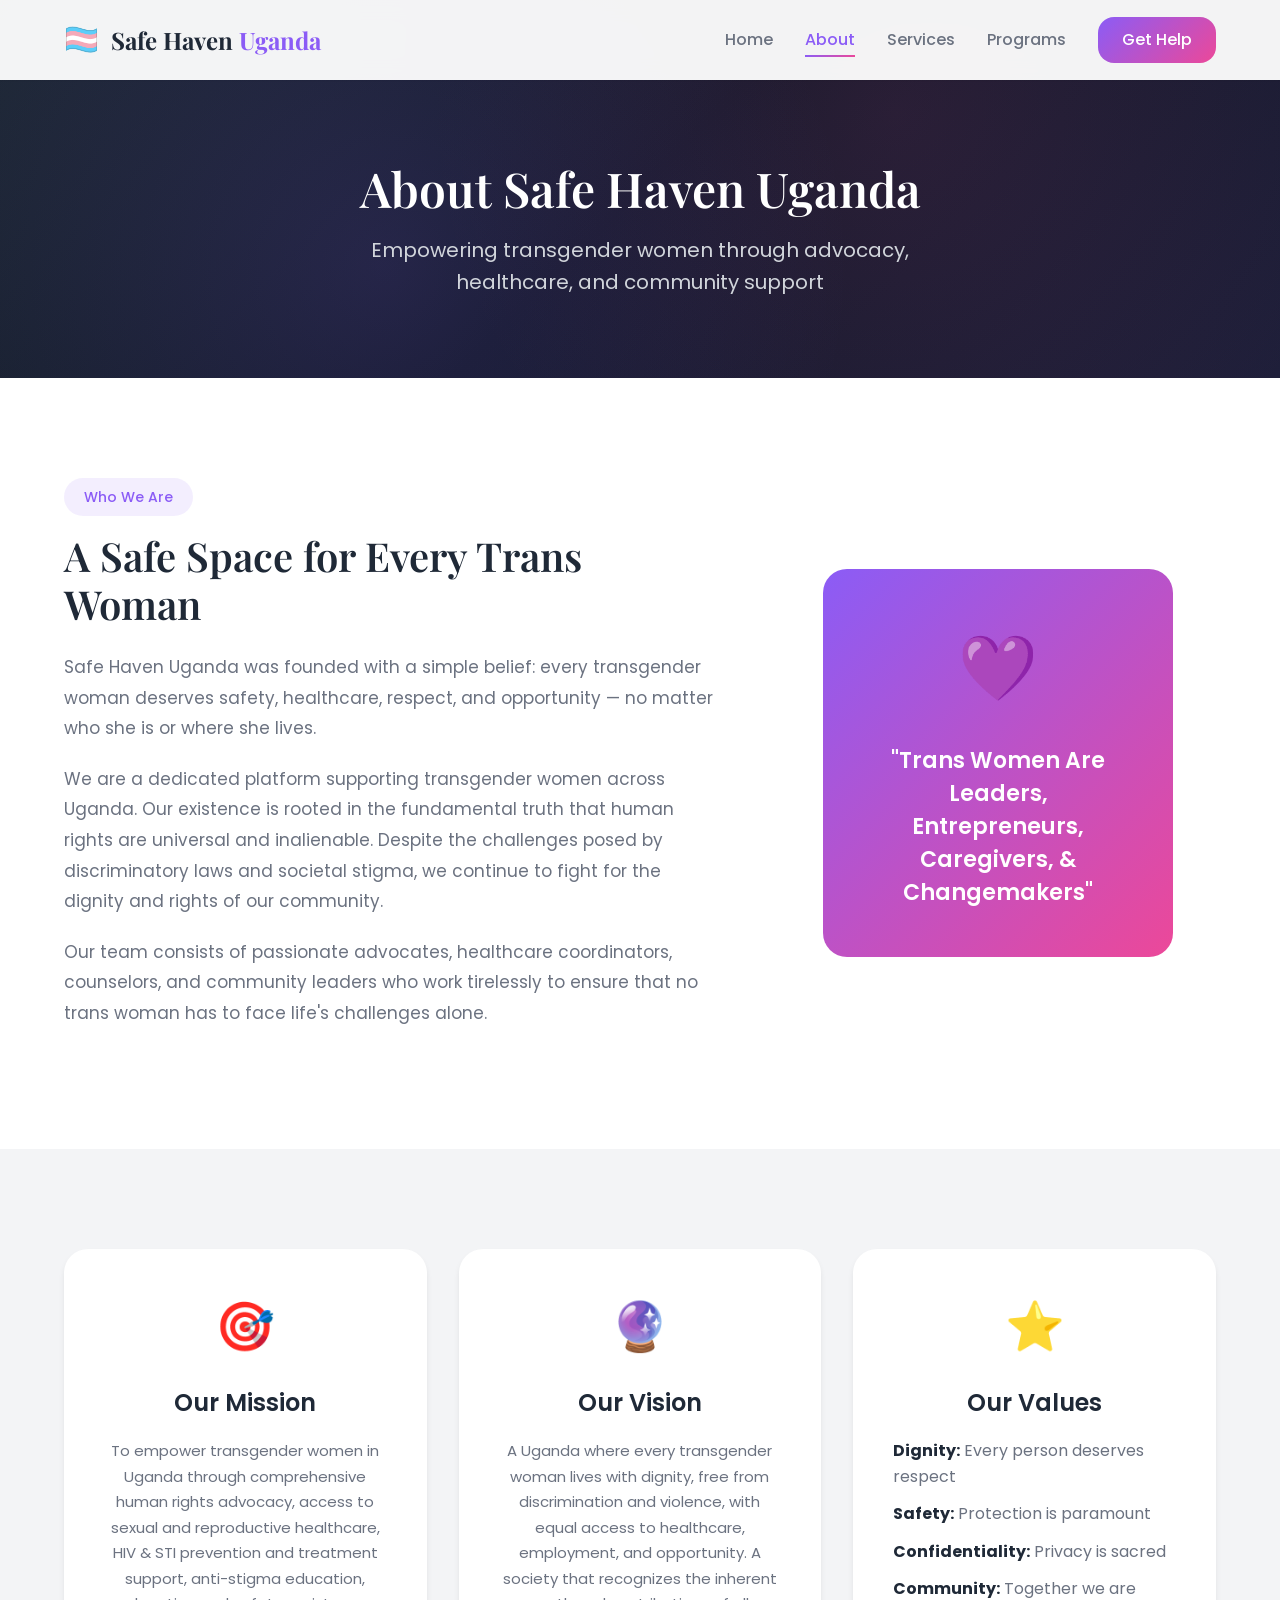
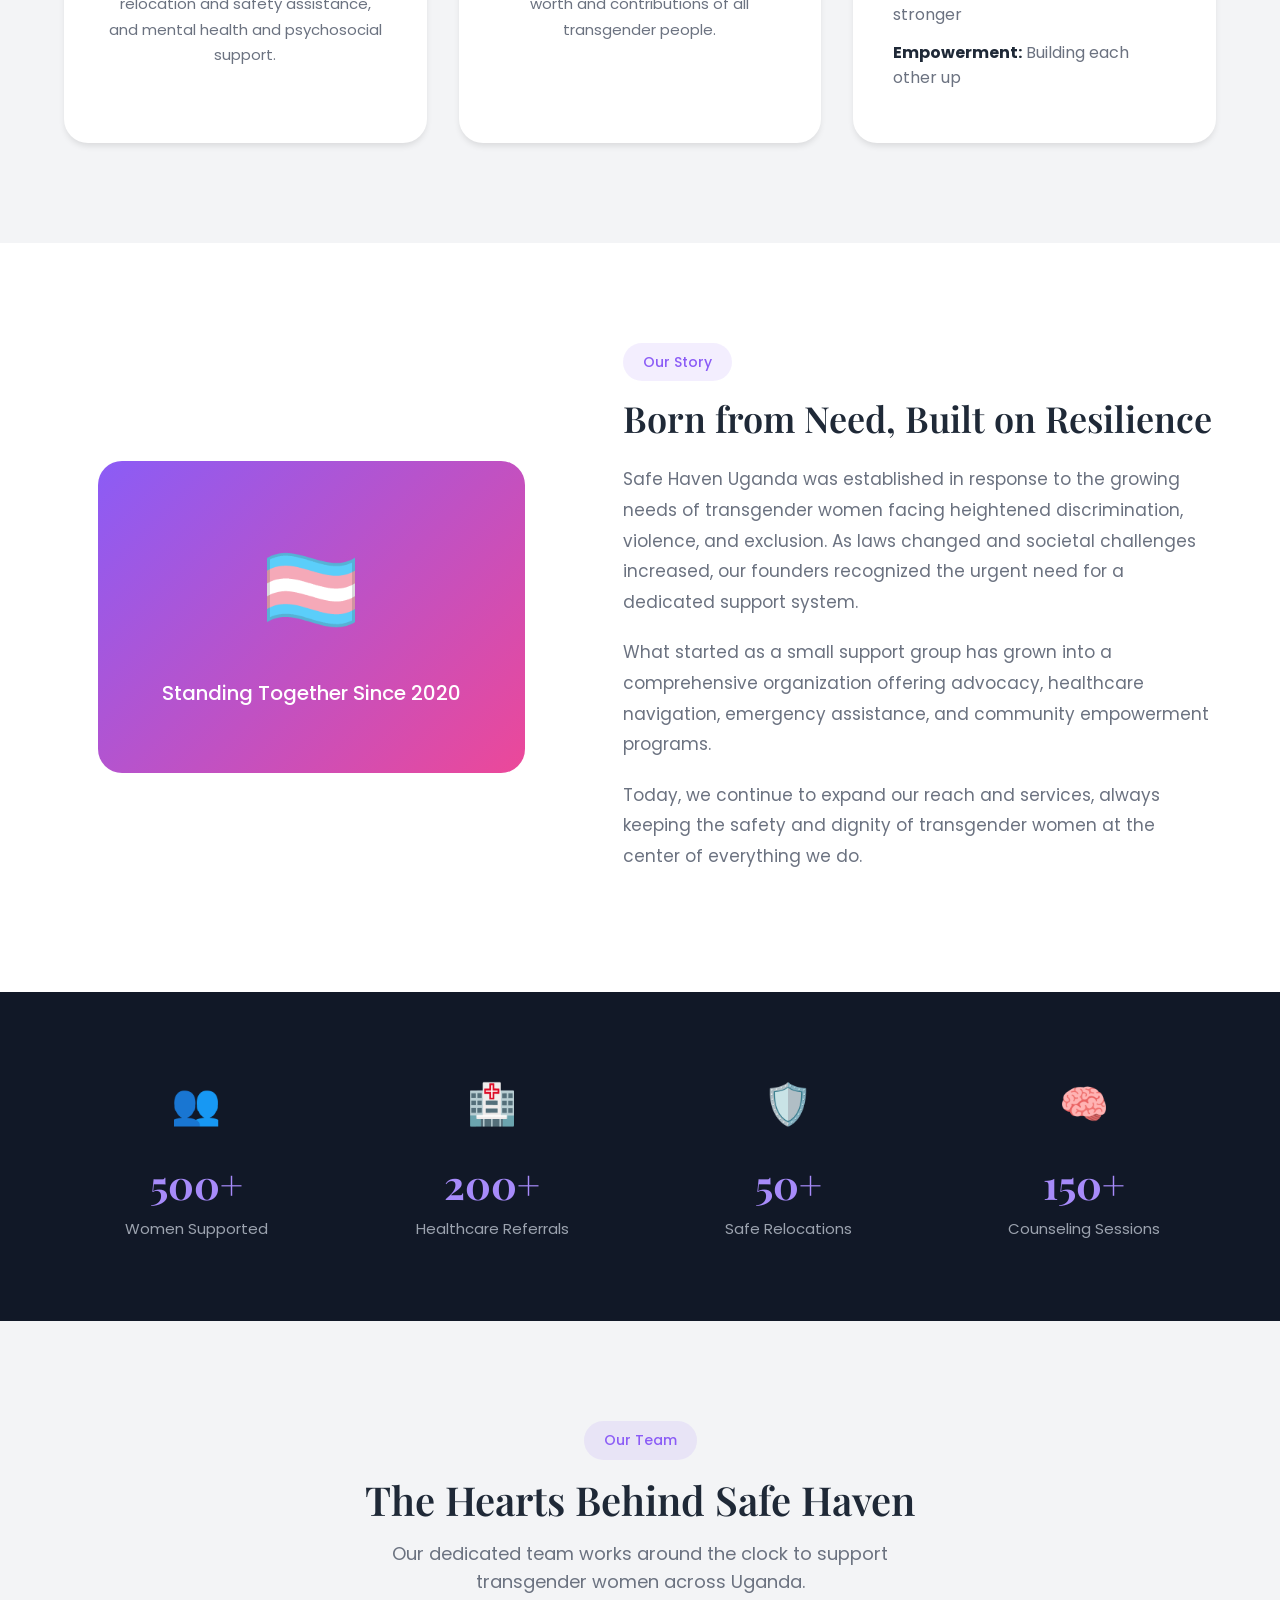
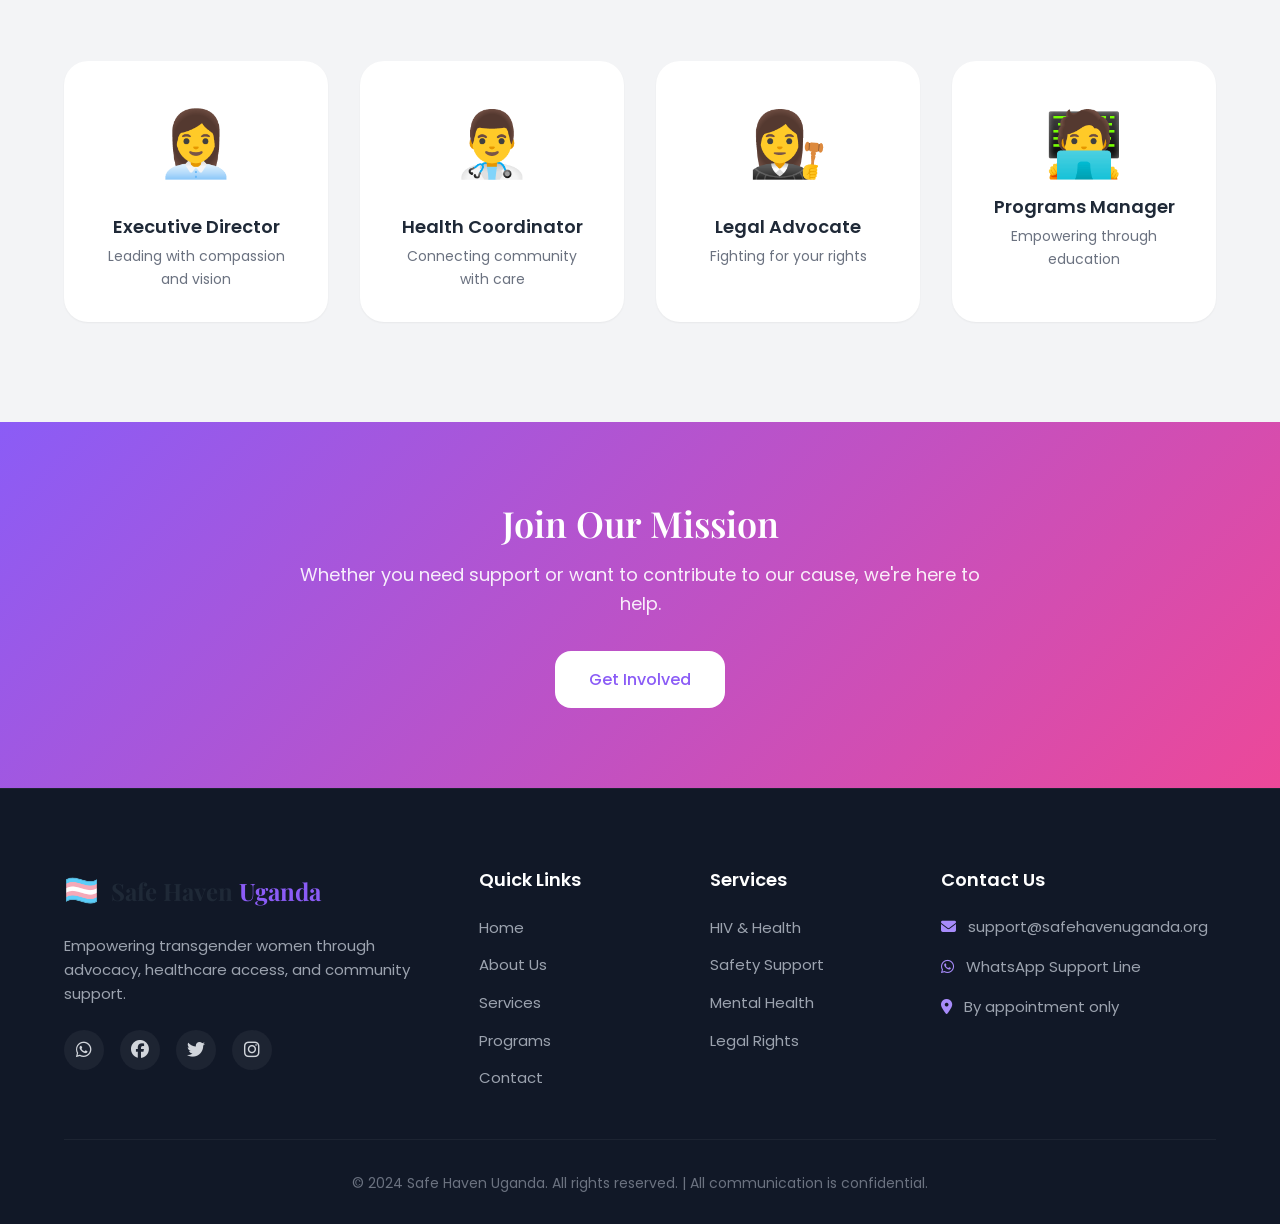
==== about.html @ 0cc6686c "Safe Haven Uganda - Complete website" ====
<!DOCTYPE html>
<html lang="en">
<head>
    <meta charset="UTF-8">
    <meta name="viewport" content="width=device-width, initial-scale=1.0">
    <title>About Us | Safe Haven Uganda</title>
    <link rel="stylesheet" href="css/style.css">
    <link rel="stylesheet" href="css/pages.css">
    <link href="https://fonts.googleapis.com/css2?family=Poppins:wght@300;400;500;600;700&family=Playfair+Display:wght@400;500;600;700&display=swap" rel="stylesheet">
    <link rel="stylesheet" href="https://cdnjs.cloudflare.com/ajax/libs/font-awesome/6.4.0/css/all.min.css">
</head>
<body>
    <!-- Navigation -->
    <nav class="navbar">
        <div class="container">
            <a href="index.html" class="logo">
                <span class="logo-icon">🏳️‍⚧️</span>
                <span class="logo-text">Safe Haven <span class="accent">Uganda</span></span>
            </a>
            <div class="nav-links">
                <a href="index.html">Home</a>
                <a href="about.html" class="active">About</a>
                <a href="services.html">Services</a>
                <a href="programs.html">Programs</a>
                <a href="contact.html" class="btn-nav">Get Help</a>
            </div>
            <div class="hamburger">
                <span></span>
                <span></span>
                <span></span>
            </div>
        </div>
    </nav>

    <!-- Page Header -->
    <section class="page-header">
        <div class="page-header-bg"></div>
        <div class="container">
            <h1>About Safe Haven Uganda</h1>
            <p>Empowering transgender women through advocacy, healthcare, and community support</p>
        </div>
    </section>

    <!-- About Content -->
    <section class="about-intro">
        <div class="container">
            <div class="about-grid">
                <div class="about-text">
                    <span class="section-tag">Who We Are</span>
                    <h2>A Safe Space for Every Trans Woman</h2>
                    <p>Safe Haven Uganda was founded with a simple belief: every transgender woman deserves safety, healthcare, respect, and opportunity — no matter who she is or where she lives.</p>
                    <p>We are a dedicated platform supporting transgender women across Uganda. Our existence is rooted in the fundamental truth that human rights are universal and inalienable. Despite the challenges posed by discriminatory laws and societal stigma, we continue to fight for the dignity and rights of our community.</p>
                    <p>Our team consists of passionate advocates, healthcare coordinators, counselors, and community leaders who work tirelessly to ensure that no trans woman has to face life's challenges alone.</p>
                </div>
                <div class="about-visual">
                    <div class="visual-card">
                        <span class="visual-emoji">💜</span>
                        <h3>"Trans Women Are Leaders, Entrepreneurs, Caregivers, & Changemakers"</h3>
                    </div>
                </div>
            </div>
        </div>
    </section>

    <!-- Mission & Vision -->
    <section class="mission-vision">
        <div class="container">
            <div class="mv-grid">
                <div class="mv-card">
                    <div class="mv-icon">🎯</div>
                    <h3>Our Mission</h3>
                    <p>To empower transgender women in Uganda through comprehensive human rights advocacy, access to sexual and reproductive healthcare, HIV & STI prevention and treatment support, anti-stigma education, relocation and safety assistance, and mental health and psychosocial support.</p>
                </div>
                <div class="mv-card">
                    <div class="mv-icon">🔮</div>
                    <h3>Our Vision</h3>
                    <p>A Uganda where every transgender woman lives with dignity, free from discrimination and violence, with equal access to healthcare, employment, and opportunity. A society that recognizes the inherent worth and contributions of all transgender people.</p>
                </div>
                <div class="mv-card">
                    <div class="mv-icon">⭐</div>
                    <h3>Our Values</h3>
                    <ul class="mv-values">
                        <li><strong>Dignity:</strong> Every person deserves respect</li>
                        <li><strong>Safety:</strong> Protection is paramount</li>
                        <li><strong>Confidentiality:</strong> Privacy is sacred</li>
                        <li><strong>Community:</strong> Together we are stronger</li>
                        <li><strong>Empowerment:</strong> Building each other up</li>
                    </ul>
                </div>
            </div>
        </div>
    </section>

    <!-- Story Section -->
    <section class="our-story">
        <div class="container">
            <div class="story-content">
                <div class="story-image">
                    <div class="story-frame">
                        <span class="story-emoji">🏳️‍⚧️</span>
                        <p>Standing Together Since 2020</p>
                    </div>
                </div>
                <div class="story-text">
                    <span class="section-tag">Our Story</span>
                    <h2>Born from Need, Built on Resilience</h2>
                    <p>Safe Haven Uganda was established in response to the growing needs of transgender women facing heightened discrimination, violence, and exclusion. As laws changed and societal challenges increased, our founders recognized the urgent need for a dedicated support system.</p>
                    <p>What started as a small support group has grown into a comprehensive organization offering advocacy, healthcare navigation, emergency assistance, and community empowerment programs.</p>
                    <p>Today, we continue to expand our reach and services, always keeping the safety and dignity of transgender women at the center of everything we do.</p>
                </div>
            </div>
        </div>
    </section>

    <!-- Impact Stats -->
    <section class="impact-stats">
        <div class="container">
            <div class="stats-grid">
                <div class="impact-stat">
                    <span class="stat-icon">👥</span>
                    <span class="stat-number">500+</span>
                    <span class="stat-label">Women Supported</span>
                </div>
                <div class="impact-stat">
                    <span class="stat-icon">🏥</span>
                    <span class="stat-number">200+</span>
                    <span class="stat-label">Healthcare Referrals</span>
                </div>
                <div class="impact-stat">
                    <span class="stat-icon">🛡️</span>
                    <span class="stat-number">50+</span>
                    <span class="stat-label">Safe Relocations</span>
                </div>
                <div class="impact-stat">
                    <span class="stat-icon">🧠</span>
                    <span class="stat-number">150+</span>
                    <span class="stat-label">Counseling Sessions</span>
                </div>
            </div>
        </div>
    </section>

    <!-- Team Section -->
    <section class="team-section">
        <div class="container">
            <div class="section-header">
                <span class="section-tag">Our Team</span>
                <h2>The Hearts Behind Safe Haven</h2>
                <p>Our dedicated team works around the clock to support transgender women across Uganda.</p>
            </div>
            <div class="team-grid">
                <div class="team-card">
                    <div class="team-avatar">👩‍💼</div>
                    <h4>Executive Director</h4>
                    <p>Leading with compassion and vision</p>
                </div>
                <div class="team-card">
                    <div class="team-avatar">👨‍⚕️</div>
                    <h4>Health Coordinator</h4>
                    <p>Connecting community with care</p>
                </div>
                <div class="team-card">
                    <div class="team-avatar">👩‍⚖️</div>
                    <h4>Legal Advocate</h4>
                    <p>Fighting for your rights</p>
                </div>
                <div class="team-card">
                    <div class="team-avatar">🧑‍💻</h4>
                    <h4>Programs Manager</h4>
                    <p>Empowering through education</p>
                </div>
            </div>
        </div>
    </section>

    <!-- CTA -->
    <section class="cta">
        <div class="container">
            <div class="cta-content">
                <h2>Join Our Mission</h2>
                <p>Whether you need support or want to contribute to our cause, we're here to help.</p>
                <div class="cta-buttons">
                    <a href="contact.html" class="btn btn-white">Get Involved</a>
                </div>
            </div>
        </div>
    </section>

    <!-- Footer -->
    <footer class="footer">
        <div class="container">
            <div class="footer-grid">
                <div class="footer-brand">
                    <a href="index.html" class="logo">
                        <span class="logo-icon">🏳️‍⚧️</span>
                        <span class="logo-text">Safe Haven <span class="accent">Uganda</span></span>
                    </a>
                    <p>Empowering transgender women through advocacy, healthcare access, and community support.</p>
                    <div class="social-links">
                        <a href="#"><i class="fab fa-whatsapp"></i></a>
                        <a href="#"><i class="fab fa-facebook"></i></a>
                        <a href="#"><i class="fab fa-twitter"></i></a>
                        <a href="#"><i class="fab fa-instagram"></i></a>
                    </div>
                </div>
                <div class="footer-links">
                    <h4>Quick Links</h4>
                    <ul>
                        <li><a href="index.html">Home</a></li>
                        <li><a href="about.html">About Us</a></li>
                        <li><a href="services.html">Services</a></li>
                        <li><a href="programs.html">Programs</a></li>
                        <li><a href="contact.html">Contact</a></li>
                    </ul>
                </div>
                <div class="footer-links">
                    <h4>Services</h4>
                    <ul>
                        <li><a href="services.html">HIV & Health</a></li>
                        <li><a href="services.html">Safety Support</a></li>
                        <li><a href="services.html">Mental Health</a></li>
                        <li><a href="services.html">Legal Rights</a></li>
                    </ul>
                </div>
                <div class="footer-contact">
                    <h4>Contact Us</h4>
                    <ul>
                        <li><i class="fas fa-envelope"></i> support@safehavenuganda.org</li>
                        <li><i class="fab fa-whatsapp"></i> WhatsApp Support Line</li>
                        <li><i class="fas fa-map-marker-alt"></i> By appointment only</li>
                    </ul>
                </div>
            </div>
            <div class="footer-bottom">
                <p>© 2024 Safe Haven Uganda. All rights reserved. | All communication is confidential.</p>
            </div>
        </div>
    </footer>

    <script src="js/main.js"></script>
</body>
</html>
---- css/style.css ----
/* Safe Haven Uganda - Main Stylesheet */

/* CSS Variables */
:root {
    --primary: #8B5CF6;
    --primary-dark: #7C3AED;
    --primary-light: #A78BFA;
    --secondary: #EC4899;
    --accent: #F472B6;
    --dark: #1F2937;
    --darker: #111827;
    --light: #F9FAFB;
    --white: #FFFFFF;
    --gray-100: #F3F4F6;
    --gray-200: #E5E7EB;
    --gray-300: #D1D5DB;
    --gray-400: #9CA3AF;
    --gray-500: #6B7280;
    --purple-gradient: linear-gradient(135deg, #8B5CF6 0%, #EC4899 100%);
    --shadow-sm: 0 1px 2px rgba(0, 0, 0, 0.05);
    --shadow-md: 0 4px 6px -1px rgba(0, 0, 0, 0.1);
    --shadow-lg: 0 10px 15px -3px rgba(0, 0, 0, 0.1);
    --shadow-xl: 0 20px 25px -5px rgba(0, 0, 0, 0.1);
    --radius-sm: 0.375rem;
    --radius-md: 0.5rem;
    --radius-lg: 1rem;
    --radius-xl: 1.5rem;
    --transition: all 0.3s ease;
}

/* Reset */
*, *::before, *::after {
    margin: 0;
    padding: 0;
    box-sizing: border-box;
}

html {
    scroll-behavior: smooth;
}

body {
    font-family: 'Poppins', sans-serif;
    font-size: 16px;
    line-height: 1.6;
    color: var(--dark);
    background: var(--light);
    overflow-x: hidden;
}

h1, h2, h3, h4, h5, h6 {
    font-family: 'Playfair Display', serif;
    font-weight: 600;
    line-height: 1.2;
}

a {
    text-decoration: none;
    color: inherit;
    transition: var(--transition);
}

ul {
    list-style: none;
}

img {
    max-width: 100%;
    height: auto;
}

.container {
    max-width: 1200px;
    margin: 0 auto;
    padding: 0 1.5rem;
}

/* Buttons */
.btn {
    display: inline-flex;
    align-items: center;
    justify-content: center;
    padding: 0.875rem 2rem;
    font-size: 1rem;
    font-weight: 500;
    border-radius: var(--radius-lg);
    cursor: pointer;
    transition: var(--transition);
    border: 2px solid transparent;
}

.btn-primary {
    background: var(--purple-gradient);
    color: var(--white);
    border: none;
}

.btn-primary:hover {
    transform: translateY(-2px);
    box-shadow: 0 10px 30px rgba(139, 92, 246, 0.4);
}

.btn-outline {
    background: transparent;
    color: var(--white);
    border-color: var(--white);
}

.btn-outline:hover {
    background: var(--white);
    color: var(--primary);
}

.btn-white {
    background: var(--white);
    color: var(--primary);
}

.btn-white:hover {
    background: var(--gray-100);
    transform: translateY(-2px);
}

/* Section Styles */
.section-header {
    text-align: center;
    margin-bottom: 4rem;
}

.section-tag {
    display: inline-block;
    background: rgba(139, 92, 246, 0.1);
    color: var(--primary);
    padding: 0.5rem 1.25rem;
    border-radius: 50px;
    font-size: 0.875rem;
    font-weight: 500;
    margin-bottom: 1rem;
}

.section-header h2 {
    font-size: 2.5rem;
    color: var(--dark);
    margin-bottom: 1rem;
}

.section-header p {
    font-size: 1.125rem;
    color: var(--gray-500);
    max-width: 600px;
    margin: 0 auto;
}

/* Navigation */
.navbar {
    position: fixed;
    top: 0;
    left: 0;
    right: 0;
    background: rgba(255, 255, 255, 0.95);
    backdrop-filter: blur(10px);
    z-index: 1000;
    box-shadow: var(--shadow-sm);
}

.navbar .container {
    display: flex;
    align-items: center;
    justify-content: space-between;
    height: 80px;
}

.logo {
    display: flex;
    align-items: center;
    gap: 0.75rem;
}

.logo-icon {
    font-size: 1.75rem;
}

.logo-text {
    font-family: 'Playfair Display', serif;
    font-size: 1.5rem;
    font-weight: 700;
    color: var(--dark);
}

.logo-text .accent {
    color: var(--primary);
}

.nav-links {
    display: flex;
    align-items: center;
    gap: 2rem;
}

.nav-links a {
    font-weight: 500;
    color: var(--gray-500);
    position: relative;
}

.nav-links a:hover,
.nav-links a.active {
    color: var(--primary);
}

.nav-links a::after {
    content: '';
    position: absolute;
    bottom: -4px;
    left: 0;
    width: 0;
    height: 2px;
    background: var(--purple-gradient);
    transition: var(--transition);
}

.nav-links a:hover::after,
.nav-links a.active::after {
    width: 100%;
}

.btn-nav {
    background: var(--purple-gradient) !important;
    color: var(--white) !important;
    padding: 0.625rem 1.5rem !important;
    border-radius: var(--radius-lg) !important;
}

.btn-nav::after {
    display: none !important;
}

.hamburger {
    display: none;
    flex-direction: column;
    gap: 5px;
    cursor: pointer;
}

.hamburger span {
    width: 25px;
    height: 3px;
    background: var(--dark);
    border-radius: 3px;
    transition: var(--transition);
}

/* Hero Section */
.hero {
    position: relative;
    min-height: 100vh;
    display: flex;
    align-items: center;
    padding: 120px 0 80px;
    background: linear-gradient(135deg, #1F2937 0%, #111827 50%, #1F1F3A 100%);
    overflow: hidden;
}

.hero-bg {
    position: absolute;
    top: 0;
    left: 0;
    right: 0;
    bottom: 0;
    background: 
        radial-gradient(circle at 20% 80%, rgba(139, 92, 246, 0.15) 0%, transparent 50%),
        radial-gradient(circle at 80% 20%, rgba(236, 72, 153, 0.1) 0%, transparent 50%),
        radial-gradient(circle at 50% 50%, rgba(139, 92, 246, 0.05) 0%, transparent 70%);
}

.hero .container {
    position: relative;
    z-index: 1;
}

.hero-content {
    max-width: 800px;
}

.hero-badge {
    display: inline-block;
    background: rgba(139, 92, 246, 0.2);
    border: 1px solid rgba(139, 92, 246, 0.3);
    color: var(--primary-light);
    padding: 0.5rem 1.25rem;
    border-radius: 50px;
    font-size: 0.875rem;
    font-weight: 500;
    margin-bottom: 1.5rem;
}

.hero h1 {
    font-size: 3.5rem;
    color: var(--white);
    margin-bottom: 1.5rem;
    line-height: 1.15;
}

.hero-text {
    font-size: 1.25rem;
    color: var(--gray-300);
    margin-bottom: 2.5rem;
    max-width: 650px;
}

.hero-buttons {
    display: flex;
    gap: 1rem;
    margin-bottom: 3rem;
}

.hero-stats {
    display: flex;
    gap: 3rem;
}

.stat {
    text-align: center;
}

.stat-number {
    display: block;
    font-size: 2rem;
    font-weight: 700;
    color: var(--primary-light);
    font-family: 'Playfair Display', serif;
}

.stat-label {
    font-size: 0.875rem;
    color: var(--gray-400);
}

/* Mission Section */
.mission {
    padding: 100px 0;
    background: var(--white);
}

.mission-grid {
    display: grid;
    grid-template-columns: repeat(4, 1fr);
    gap: 2rem;
}

.mission-card {
    text-align: center;
    padding: 2.5rem 2rem;
    border-radius: var(--radius-xl);
    background: var(--gray-100);
    transition: var(--transition);
}

.mission-card:hover {
    transform: translateY(-8px);
    box-shadow: var(--shadow-lg);
    background: var(--white);
}

.mission-icon {
    font-size: 3rem;
    margin-bottom: 1.5rem;
}

.mission-card h3 {
    font-size: 1.25rem;
    margin-bottom: 1rem;
    color: var(--dark);
    font-family: 'Poppins', sans-serif;
    font-weight: 600;
}

.mission-card p {
    color: var(--gray-500);
    font-size: 0.9375rem;
}

/* Services Preview */
.services-preview {
    padding: 100px 0;
    background: linear-gradient(180deg, var(--gray-100) 0%, var(--white) 100%);
}

.services-grid {
    display: grid;
    grid-template-columns: repeat(4, 1fr);
    gap: 2rem;
}

.service-card {
    background: var(--white);
    padding: 2rem;
    border-radius: var(--radius-xl);
    box-shadow: var(--shadow-md);
    transition: var(--transition);
    border: 1px solid var(--gray-200);
}

.service-card:hover {
    transform: translateY(-8px);
    box-shadow: var(--shadow-xl);
    border-color: var(--primary-light);
}

.service-icon {
    font-size: 2.5rem;
    margin-bottom: 1.25rem;
}

.service-card h3 {
    font-size: 1.25rem;
    margin-bottom: 0.75rem;
    color: var(--dark);
    font-family: 'Poppins', sans-serif;
}

.service-card p {
    color: var(--gray-500);
    font-size: 0.9375rem;
    margin-bottom: 1.25rem;
}

.learn-more {
    color: var(--primary);
    font-weight: 500;
    font-size: 0.9375rem;
}

.learn-more:hover {
    color: var(--primary-dark);
}

.services-cta {
    text-align: center;
    margin-top: 3rem;
}

/* Values Section */
.values {
    padding: 100px 0;
    background: var(--darker);
}

.values-content {
    display: grid;
    grid-template-columns: 1fr 1fr;
    gap: 4rem;
    align-items: center;
}

.values-text .section-tag {
    background: rgba(139, 92, 246, 0.2);
}

.values-text h2 {
    font-size: 2.5rem;
    color: var(--white);
    margin-bottom: 1rem;
}

.values-quote {
    font-size: 1.5rem;
    font-style: italic;
    color: var(--primary-light);
    margin-bottom: 1.5rem;
    font-family: 'Playfair Display', serif;
}

.values-text > p {
    color: var(--gray-300);
    margin-bottom: 2rem;
    font-size: 1.0625rem;
}

.values-list {
    display: flex;
    flex-direction: column;
    gap: 1rem;
}

.values-list li {
    display: flex;
    align-items: center;
    gap: 1rem;
    color: var(--gray-200);
    font-size: 1rem;
}

.values-list li i {
    color: var(--primary-light);
    font-size: 1.25rem;
}

.values-image {
    display: flex;
    justify-content: center;
    align-items: center;
}

.image-frame {
    background: var(--purple-gradient);
    padding: 4rem;
    border-radius: 50% 50% 50% 50% / 60% 60% 40% 40%;
    text-align: center;
    animation: float 6s ease-in-out infinite;
}

@keyframes float {
    0%, 100% { transform: translateY(0); }
    50% { transform: translateY(-20px); }
}

.image-emoji {
    font-size: 4rem;
    display: block;
    margin-bottom: 1rem;
}

.image-frame p {
    color: var(--white);
    font-size: 1.25rem;
    line-height: 1.5;
}

.image-frame strong {
    font-size: 1.5rem;
}

/* CTA Section */
.cta {
    padding: 80px 0;
    background: var(--purple-gradient);
}

.cta-content {
    text-align: center;
    max-width: 700px;
    margin: 0 auto;
}

.cta h2 {
    font-size: 2.25rem;
    color: var(--white);
    margin-bottom: 1rem;
}

.cta p {
    color: rgba(255, 255, 255, 0.9);
    font-size: 1.125rem;
    margin-bottom: 2rem;
}

/* Footer */
.footer {
    background: var(--darker);
    padding: 80px 0 30px;
    border-top: 1px solid rgba(255, 255, 255, 0.05);
}

.footer-grid {
    display: grid;
    grid-template-columns: 2fr 1fr 1fr 1.5fr;
    gap: 3rem;
    margin-bottom: 3rem;
}

.footer-brand .logo {
    margin-bottom: 1.25rem;
}

.footer-brand p {
    color: var(--gray-400);
    font-size: 0.9375rem;
    margin-bottom: 1.5rem;
}

.social-links {
    display: flex;
    gap: 1rem;
}

.social-links a {
    width: 40px;
    height: 40px;
    display: flex;
    align-items: center;
    justify-content: center;
    background: rgba(255, 255, 255, 0.05);
    border-radius: 50%;
    color: var(--gray-300);
    font-size: 1.125rem;
    transition: var(--transition);
}

.social-links a:hover {
    background: var(--primary);
    color: var(--white);
    transform: translateY(-3px);
}

.footer-links h4,
.footer-contact h4 {
    color: var(--white);
    font-family: 'Poppins', sans-serif;
    font-size: 1.125rem;
    margin-bottom: 1.5rem;
    font-weight: 600;
}

.footer-links ul {
    display: flex;
    flex-direction: column;
    gap: 0.75rem;
}

.footer-links a {
    color: var(--gray-400);
    font-size: 0.9375rem;
}

.footer-links a:hover {
    color: var(--primary-light);
}

.footer-contact ul {
    display: flex;
    flex-direction: column;
    gap: 1rem;
}

.footer-contact li {
    display: flex;
    align-items: flex-start;
    gap: 0.75rem;
    color: var(--gray-400);
    font-size: 0.9375rem;
}

.footer-contact li i {
    color: var(--primary-light);
    margin-top: 4px;
}

.footer-bottom {
    text-align: center;
    padding-top: 2rem;
    border-top: 1px solid rgba(255, 255, 255, 0.05);
}

.footer-bottom p {
    color: var(--gray-500);
    font-size: 0.875rem;
}

/* Responsive */
@media (max-width: 1024px) {
    .mission-grid,
    .services-grid {
        grid-template-columns: repeat(2, 1fr);
    }
    
    .footer-grid {
        grid-template-columns: repeat(2, 1fr);
    }
}

@media (max-width: 768px) {
    .hero h1 {
        font-size: 2.5rem;
    }
    
    .hero-stats {
        flex-direction: column;
        gap: 1.5rem;
    }
    
    .mission-grid,
    .services-grid,
    .values-content,
    .footer-grid {
        grid-template-columns: 1fr;
    }
    
    .nav-links {
        display: none;
    }
    
    .hamburger {
        display: flex;
    }
    
    .hero-buttons {
        flex-direction: column;
    }
    
    .values-image {
        order: -1;
    }
    
    .image-frame {
        padding: 3rem;
    }
}

@media (max-width: 480px) {
    .hero h1 {
        font-size: 2rem;
    }
    
    .section-header h2 {
        font-size: 1.75rem;
    }
    
    .btn {
        padding: 0.75rem 1.5rem;
    }
}
---- css/pages.css ----
/* Additional Page Styles */

/* Page Header */
.page-header {
    position: relative;
    padding: 160px 0 80px;
    background: linear-gradient(135deg, #1F2937 0%, #111827 50%, #1F1F3A 100%);
    text-align: center;
}

.page-header-bg {
    position: absolute;
    top: 0;
    left: 0;
    right: 0;
    bottom: 0;
    background: 
        radial-gradient(circle at 30% 70%, rgba(139, 92, 246, 0.15) 0%, transparent 50%),
        radial-gradient(circle at 70% 30%, rgba(236, 72, 153, 0.1) 0%, transparent 50%);
}

.page-header .container {
    position: relative;
    z-index: 1;
}

.page-header h1 {
    font-size: 3rem;
    color: var(--white);
    margin-bottom: 1rem;
}

.page-header p {
    font-size: 1.25rem;
    color: var(--gray-300);
    max-width: 600px;
    margin: 0 auto;
}

/* About Page */
.about-intro {
    padding: 100px 0;
    background: var(--white);
}

.about-grid {
    display: grid;
    grid-template-columns: 1.2fr 0.8fr;
    gap: 4rem;
    align-items: center;
}

.about-text .section-tag {
    background: rgba(139, 92, 246, 0.1);
}

.about-text h2 {
    font-size: 2.5rem;
    color: var(--dark);
    margin-bottom: 1.5rem;
}

.about-text p {
    color: var(--gray-500);
    margin-bottom: 1.25rem;
    font-size: 1.0625rem;
    line-height: 1.8;
}

.about-visual {
    display: flex;
    justify-content: center;
}

.visual-card {
    background: var(--purple-gradient);
    padding: 3rem;
    border-radius: var(--radius-xl);
    text-align: center;
    max-width: 350px;
}

.visual-emoji {
    font-size: 4rem;
    display: block;
    margin-bottom: 1.5rem;
}

.visual-card h3 {
    color: var(--white);
    font-size: 1.375rem;
    font-family: 'Poppins', sans-serif;
    line-height: 1.5;
}

/* Mission Vision */
.mission-vision {
    padding: 100px 0;
    background: var(--gray-100);
}

.mv-grid {
    display: grid;
    grid-template-columns: repeat(3, 1fr);
    gap: 2rem;
}

.mv-card {
    background: var(--white);
    padding: 2.5rem;
    border-radius: var(--radius-xl);
    box-shadow: var(--shadow-md);
    text-align: center;
}

.mv-icon {
    font-size: 3rem;
    margin-bottom: 1.5rem;
}

.mv-card h3 {
    font-size: 1.5rem;
    color: var(--dark);
    margin-bottom: 1.25rem;
    font-family: 'Poppins', sans-serif;
}

.mv-card p {
    color: var(--gray-500);
    font-size: 0.9375rem;
    line-height: 1.7;
}

.mv-values {
    text-align: left;
}

.mv-values li {
    margin-bottom: 0.75rem;
    color: var(--gray-500);
}

.mv-values strong {
    color: var(--dark);
}

/* Our Story */
.our-story {
    padding: 100px 0;
    background: var(--white);
}

.story-content {
    display: grid;
    grid-template-columns: 1fr 1.2fr;
    gap: 4rem;
    align-items: center;
}

.story-image {
    display: flex;
    justify-content: center;
}

.story-frame {
    background: linear-gradient(135deg, var(--primary) 0%, var(--secondary) 100%);
    padding: 4rem;
    border-radius: var(--radius-xl);
    text-align: center;
}

.story-emoji {
    font-size: 5rem;
    display: block;
    margin-bottom: 1.5rem;
}

.story-frame p {
    color: var(--white);
    font-size: 1.25rem;
    font-weight: 500;
}

.story-text .section-tag {
    background: rgba(139, 92, 246, 0.1);
}

.story-text h2 {
    font-size: 2.25rem;
    color: var(--dark);
    margin-bottom: 1.5rem;
}

.story-text p {
    color: var(--gray-500);
    margin-bottom: 1.25rem;
    font-size: 1.0625rem;
    line-height: 1.8;
}

/* Impact Stats */
.impact-stats {
    padding: 80px 0;
    background: var(--darker);
}

.stats-grid {
    display: grid;
    grid-template-columns: repeat(4, 1fr);
    gap: 2rem;
}

.impact-stat {
    text-align: center;
}

.stat-icon {
    font-size: 2.5rem;
    display: block;
    margin-bottom: 1rem;
}

.impact-stat .stat-number {
    display: block;
    font-size: 2.5rem;
    font-weight: 700;
    color: var(--primary-light);
    font-family: 'Playfair Display', serif;
}

.impact-stat .stat-label {
    color: var(--gray-400);
    font-size: 0.9375rem;
}

/* Team Section */
.team-section {
    padding: 100px 0;
    background: var(--gray-100);
}

.team-grid {
    display: grid;
    grid-template-columns: repeat(4, 1fr);
    gap: 2rem;
}

.team-card {
    background: var(--white);
    padding: 2rem;
    border-radius: var(--radius-xl);
    text-align: center;
    box-shadow: var(--shadow-sm);
    transition: var(--transition);
}

.team-card:hover {
    transform: translateY(-5px);
    box-shadow: var(--shadow-lg);
}

.team-avatar {
    font-size: 4rem;
    margin-bottom: 1.25rem;
}

.team-card h4 {
    font-size: 1.125rem;
    color: var(--dark);
    margin-bottom: 0.5rem;
    font-family: 'Poppins', sans-serif;
}

.team-card p {
    color: var(--gray-500);
    font-size: 0.875rem;
}

/* Services Page */
.services-hero {
    padding: 100px 0;
    background: var(--white);
}

.services-hero-grid {
    display: grid;
    grid-template-columns: 1fr 1fr;
    gap: 4rem;
    align-items: center;
}

.services-hero-text h1 {
    font-size: 2.75rem;
    color: var(--dark);
    margin-bottom: 1.5rem;
}

.services-hero-text p {
    color: var(--gray-500);
    font-size: 1.125rem;
    line-height: 1.8;
}

.services-hero-visual {
    display: flex;
    justify-content: center;
}

.service-icon-large {
    width: 200px;
    height: 200px;
    background: var(--purple-gradient);
    border-radius: 50%;
    display: flex;
    align-items: center;
    justify-content: center;
    font-size: 5rem;
    animation: pulse 2s ease-in-out infinite;
}

@keyframes pulse {
    0%, 100% { transform: scale(1); }
    50% { transform: scale(1.05); }
}

/* Services Detailed */
.services-detailed {
    padding: 100px 0;
    background: var(--gray-100);
}

.service-detail-card {
    background: var(--white);
    border-radius: var(--radius-xl);
    padding: 3rem;
    margin-bottom: 3rem;
    box-shadow: var(--shadow-md);
    display: grid;
    grid-template-columns: auto 1fr;
    gap: 3rem;
    align-items: start;
}

.service-detail-icon {
    width: 100px;
    height: 100px;
    background: var(--gray-100);
    border-radius: var(--radius-lg);
    display: flex;
    align-items: center;
    justify-content: center;
    font-size: 2.5rem;
}

.service-detail-content h3 {
    font-size: 1.75rem;
    color: var(--dark);
    margin-bottom: 1rem;
    font-family: 'Poppins', sans-serif;
}

.service-detail-content > p {
    color: var(--gray-500);
    margin-bottom: 1.5rem;
    line-height: 1.7;
}

.service-list {
    display: grid;
    grid-template-columns: repeat(2, 1fr);
    gap: 1rem;
}

.service-list li {
    display: flex;
    align-items: center;
    gap: 0.75rem;
    color: var(--gray-600);
}

.service-list li i {
    color: var(--primary);
}

/* Programs Page */
.programs-section {
    padding: 100px 0;
    background: var(--white);
}

.programs-grid {
    display: grid;
    grid-template-columns: repeat(3, 1fr);
    gap: 2rem;
}

.program-card {
    background: var(--gray-100);
    border-radius: var(--radius-xl);
    overflow: hidden;
    transition: var(--transition);
}

.program-card:hover {
    transform: translateY(-8px);
    box-shadow: var(--shadow-lg);
}

.program-header {
    background: var(--purple-gradient);
    padding: 2rem;
    text-align: center;
}

.program-icon {
    font-size: 3rem;
    margin-bottom: 1rem;
}

.program-header h3 {
    color: var(--white);
    font-size: 1.375rem;
    font-family: 'Poppins', sans-serif;
}

.program-body {
    padding: 2rem;
}

.program-body p {
    color: var(--gray-500);
    margin-bottom: 1.25rem;
    font-size: 0.9375rem;
}

.program-features {
    display: flex;
    flex-direction: column;
    gap: 0.75rem;
}

.program-features li {
    display: flex;
    align-items: center;
    gap: 0.5rem;
    color: var(--gray-600);
    font-size: 0.875rem;
}

.program-features li i {
    color: var(--primary);
    font-size: 0.75rem;
}

/* Contact Page */
.contact-section {
    padding: 100px 0;
    background: var(--white);
}

.contact-grid {
    display: grid;
    grid-template-columns: 1fr 1.2fr;
    gap: 4rem;
}

.contact-info h2 {
    font-size: 2.25rem;
    color: var(--dark);
    margin-bottom: 1.5rem;
}

.contact-info > p {
    color: var(--gray-500);
    font-size: 1.0625rem;
    margin-bottom: 2rem;
}

.contact-methods {
    display: flex;
    flex-direction: column;
    gap: 1.5rem;
}

.contact-method {
    display: flex;
    align-items: flex-start;
    gap: 1rem;
    padding: 1.5rem;
    background: var(--gray-100);
    border-radius: var(--radius-lg);
    transition: var(--transition);
}

.contact-method:hover {
    background: var(--purple-gradient);
}

.contact-method:hover * {
    color: var(--white);
}

.contact-icon {
    width: 50px;
    height: 50px;
    background: var(--primary);
    border-radius: 50%;
    display: flex;
    align-items: center;
    justify-content: center;
    color: var(--white);
    font-size: 1.25rem;
    flex-shrink: 0;
}

.contact-method:hover .contact-icon {
    background: rgba(255, 255, 255, 0.2);
}

.contact-details h4 {
    font-size: 1rem;
    color: var(--dark);
    margin-bottom: 0.25rem;
    font-family: 'Poppins', sans-serif;
}

.contact-details p {
    color: var(--gray-500);
    font-size: 0.9375rem;
}

.contact-form-card {
    background: var(--gray-100);
    padding: 3rem;
    border-radius: var(--radius-xl);
}

.contact-form-card h3 {
    font-size: 1.5rem;
    color: var(--dark);
    margin-bottom: 0.5rem;
    font-family: 'Poppins', sans-serif;
}

.contact-form-card > p {
    color: var(--gray-500);
    margin-bottom: 2rem;
    font-size: 0.9375rem;
}

.form-group {
    margin-bottom: 1.25rem;
}

.form-group label {
    display: block;
    color: var(--gray-600);
    font-size: 0.9375rem;
    font-weight: 500;
    margin-bottom: 0.5rem;
}

.form-group input,
.form-group textarea,
.form-group select {
    width: 100%;
    padding: 0.875rem 1rem;
    border: 1px solid var(--gray-300);
    border-radius: var(--radius-md);
    font-size: 1rem;
    font-family: inherit;
    transition: var(--transition);
}

.form-group input:focus,
.form-group textarea:focus,
.form-group select:focus {
    outline: none;
    border-color: var(--primary);
    box-shadow: 0 0 0 3px rgba(139, 92, 246, 0.1);
}

.form-group textarea {
    min-height: 150px;
    resize: vertical;
}

.submit-btn {
    width: 100%;
    padding: 1rem;
    background: var(--purple-gradient);
    color: var(--white);
    border: none;
    border-radius: var(--radius-lg);
    font-size: 1rem;
    font-weight: 500;
    cursor: pointer;
    transition: var(--transition);
}

.submit-btn:hover {
    transform: translateY(-2px);
    box-shadow: 0 10px 30px rgba(139, 92, 246, 0.3);
}

/* Emergency Banner */
.emergency-banner {
    background: linear-gradient(135deg, #DC2626 0%, #B91C1C 100%);
    padding: 2rem;
    border-radius: var(--radius-lg);
    margin-bottom: 2rem;
    text-align: center;
}

.emergency-banner h4 {
    color: var(--white);
    font-size: 1.125rem;
    margin-bottom: 0.5rem;
    font-family: 'Poppins', sans-serif;
}

.emergency-banner p {
    color: rgba(255, 255, 255, 0.9);
    font-size: 0.9375rem;
}

/* Responsive */
@media (max-width: 1024px) {
    .about-grid,
    .story-content,
    .services-hero-grid,
    .contact-grid {
        grid-template-columns: 1fr;
    }
    
    .mv-grid {
        grid-template-columns: repeat(2, 1fr);
    }
    
    .stats-grid,
    .team-grid,
    .programs-grid {
        grid-template-columns: repeat(2, 1fr);
    }
    
    .service-detail-card {
        grid-template-columns: 1fr;
    }
    
    .service-icon-large {
        width: 150px;
        height: 150px;
        font-size: 3.5rem;
    }
}

@media (max-width: 768px) {
    .page-header h1 {
        font-size: 2.25rem;
    }
    
    .about-text h2,
    .story-text h2 {
        font-size: 1.75rem;
    }
    
    .mv-grid,
    .stats-grid,
    .team-grid,
    .programs-grid {
        grid-template-columns: 1fr;
    }
    
    .service-list {
        grid-template-columns: 1fr;
    }
}

@media (max-width: 480px) {
    .page-header {
        padding: 140px 0 60px;
    }
    
    .page-header h1 {
        font-size: 1.75rem;
    }
    
    .visual-card,
    .story-frame {
        padding: 2rem;
    }
}
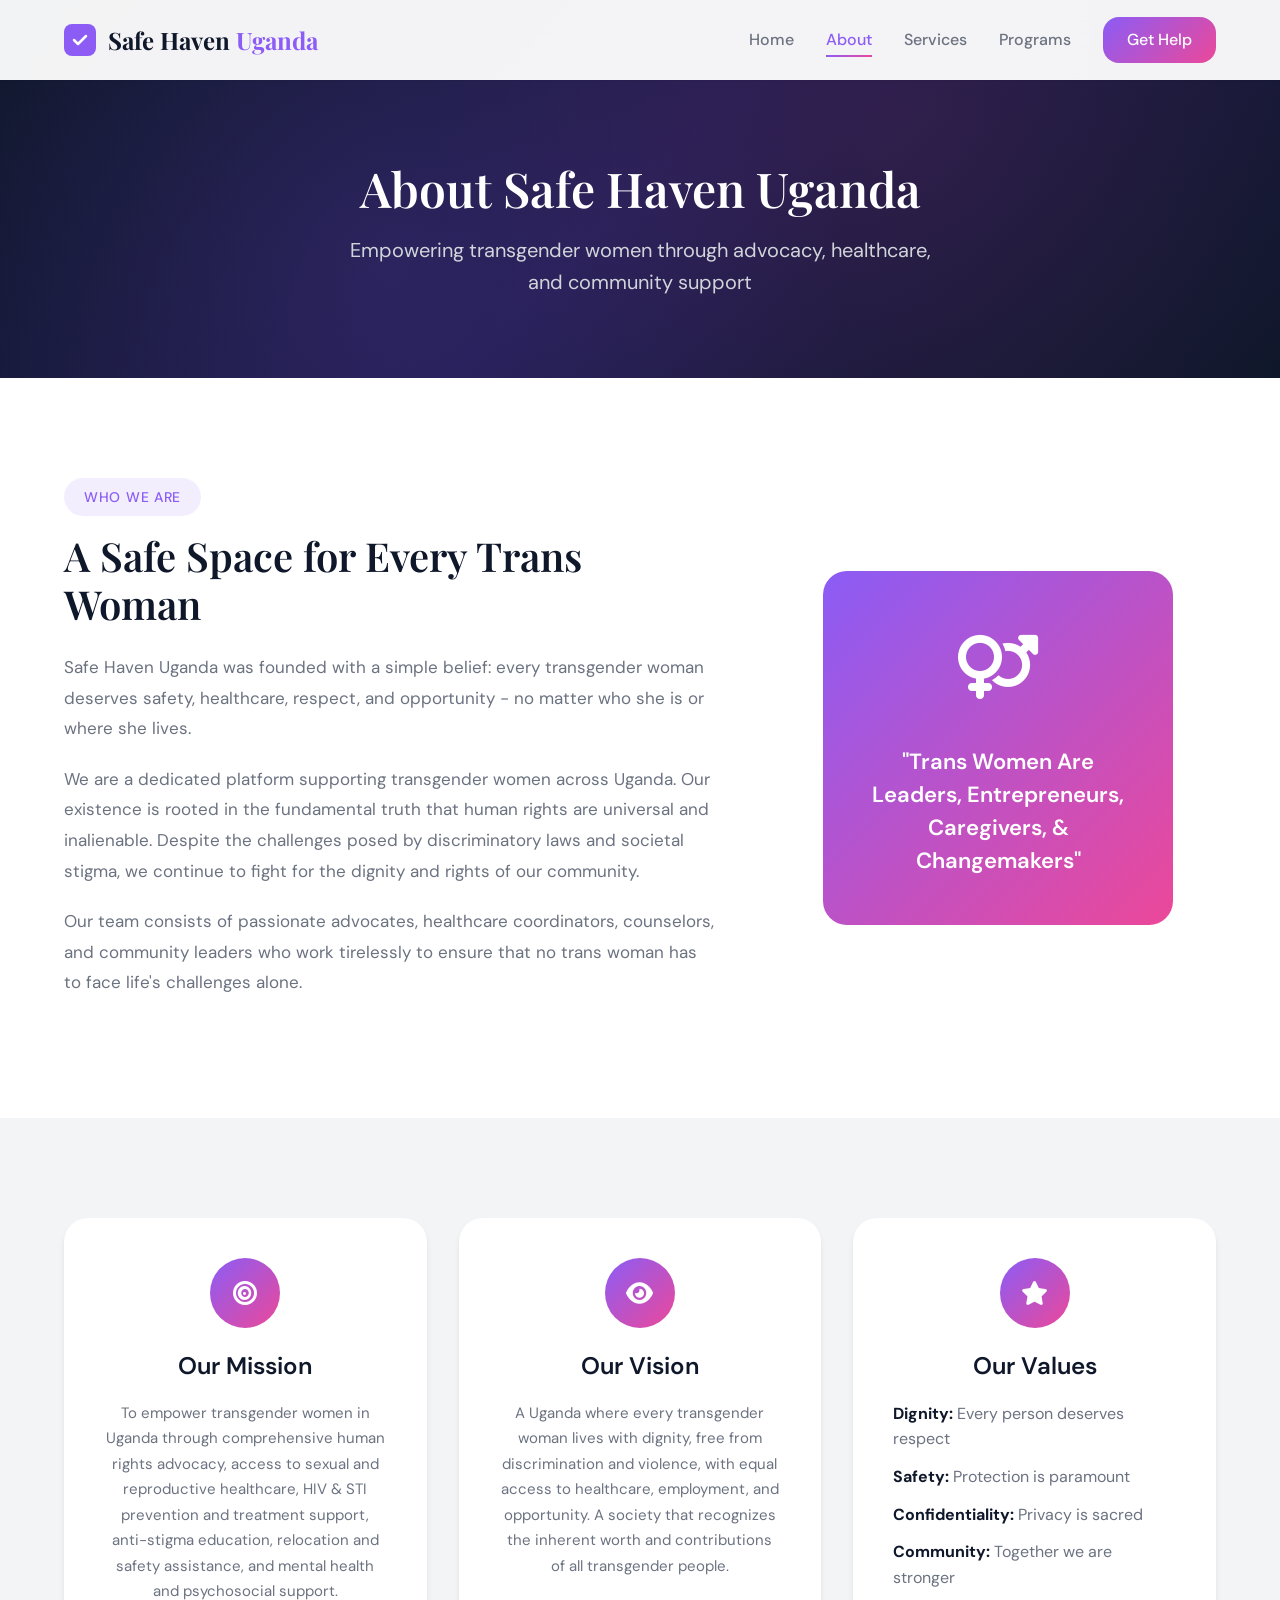
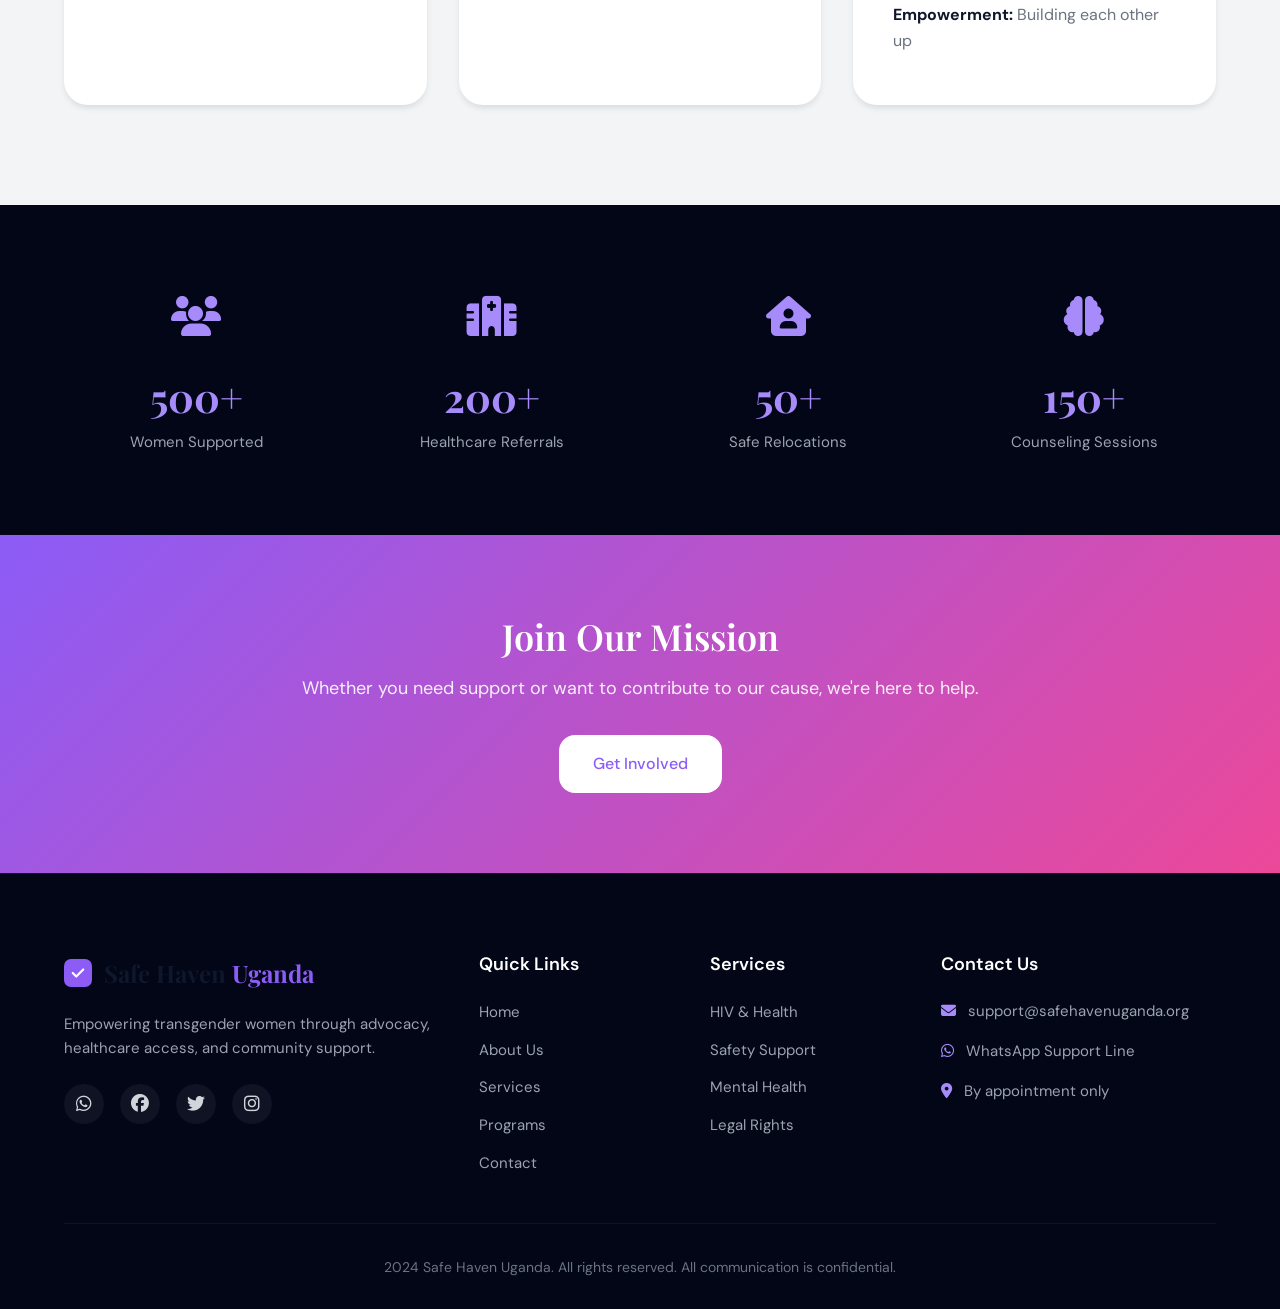
==== commit 771c4121: "Updated website - modern design without emojis" ====
--- a/about.html
+++ b/about.html
@@ -6,7 +6,7 @@
     <title>About Us | Safe Haven Uganda</title>
     <link rel="stylesheet" href="css/style.css">
     <link rel="stylesheet" href="css/pages.css">
-    <link href="https://fonts.googleapis.com/css2?family=Poppins:wght@300;400;500;600;700&family=Playfair+Display:wght@400;500;600;700&display=swap" rel="stylesheet">
+    <link href="https://fonts.googleapis.com/css2?family=DM+Sans:wght@400;500;600;700&family=Playfair+Display:wght@400;500;600;700&display=swap" rel="stylesheet">
     <link rel="stylesheet" href="https://cdnjs.cloudflare.com/ajax/libs/font-awesome/6.4.0/css/all.min.css">
 </head>
 <body>
@@ -14,7 +14,18 @@
     <nav class="navbar">
         <div class="container">
             <a href="index.html" class="logo">
-                <span class="logo-icon">🏳️‍⚧️</span>
+                <span class="logo-icon">
+                    <svg width="32" height="32" viewBox="0 0 32 32" fill="none">
+                        <rect width="32" height="32" rx="8" fill="url(#logoGrad)"/>
+                        <path d="M10 16L14 20L22 12" stroke="white" stroke-width="2.5" stroke-linecap="round" stroke-linejoin="round"/>
+                        <defs>
+                            <linearGradient id="logoGrad" x1="0" y1="0" x2="32" y2="32">
+                                <stop stop-color="#8B5CF6"/>
+                                <stop offset="1" stop-color="#EC4899"/>
+                            </linearGradient>
+                        </defs>
+                    </svg>
+                </span>
                 <span class="logo-text">Safe Haven <span class="accent">Uganda</span></span>
             </a>
             <div class="nav-links">
@@ -48,13 +59,13 @@
                 <div class="about-text">
                     <span class="section-tag">Who We Are</span>
                     <h2>A Safe Space for Every Trans Woman</h2>
-                    <p>Safe Haven Uganda was founded with a simple belief: every transgender woman deserves safety, healthcare, respect, and opportunity — no matter who she is or where she lives.</p>
+                    <p>Safe Haven Uganda was founded with a simple belief: every transgender woman deserves safety, healthcare, respect, and opportunity - no matter who she is or where she lives.</p>
                     <p>We are a dedicated platform supporting transgender women across Uganda. Our existence is rooted in the fundamental truth that human rights are universal and inalienable. Despite the challenges posed by discriminatory laws and societal stigma, we continue to fight for the dignity and rights of our community.</p>
                     <p>Our team consists of passionate advocates, healthcare coordinators, counselors, and community leaders who work tirelessly to ensure that no trans woman has to face life's challenges alone.</p>
                 </div>
                 <div class="about-visual">
                     <div class="visual-card">
-                        <span class="visual-emoji">💜</span>
+                        <span class="visual-icon"><i class="fas fa-venus-mars"></i></span>
                         <h3>"Trans Women Are Leaders, Entrepreneurs, Caregivers, & Changemakers"</h3>
                     </div>
                 </div>
@@ -67,17 +78,17 @@
         <div class="container">
             <div class="mv-grid">
                 <div class="mv-card">
-                    <div class="mv-icon">🎯</div>
+                    <div class="mv-icon"><i class="fas fa-bullseye"></i></div>
                     <h3>Our Mission</h3>
                     <p>To empower transgender women in Uganda through comprehensive human rights advocacy, access to sexual and reproductive healthcare, HIV & STI prevention and treatment support, anti-stigma education, relocation and safety assistance, and mental health and psychosocial support.</p>
                 </div>
                 <div class="mv-card">
-                    <div class="mv-icon">🔮</div>
+                    <div class="mv-icon"><i class="fas fa-eye"></i></div>
                     <h3>Our Vision</h3>
                     <p>A Uganda where every transgender woman lives with dignity, free from discrimination and violence, with equal access to healthcare, employment, and opportunity. A society that recognizes the inherent worth and contributions of all transgender people.</p>
                 </div>
                 <div class="mv-card">
-                    <div class="mv-icon">⭐</div>
+                    <div class="mv-icon"><i class="fas fa-star"></i></div>
                     <h3>Our Values</h3>
                     <ul class="mv-values">
                         <li><strong>Dignity:</strong> Every person deserves respect</li>
@@ -91,83 +102,29 @@
         </div>
     </section>
 
-    <!-- Story Section -->
-    <section class="our-story">
-        <div class="container">
-            <div class="story-content">
-                <div class="story-image">
-                    <div class="story-frame">
-                        <span class="story-emoji">🏳️‍⚧️</span>
-                        <p>Standing Together Since 2020</p>
-                    </div>
-                </div>
-                <div class="story-text">
-                    <span class="section-tag">Our Story</span>
-                    <h2>Born from Need, Built on Resilience</h2>
-                    <p>Safe Haven Uganda was established in response to the growing needs of transgender women facing heightened discrimination, violence, and exclusion. As laws changed and societal challenges increased, our founders recognized the urgent need for a dedicated support system.</p>
-                    <p>What started as a small support group has grown into a comprehensive organization offering advocacy, healthcare navigation, emergency assistance, and community empowerment programs.</p>
-                    <p>Today, we continue to expand our reach and services, always keeping the safety and dignity of transgender women at the center of everything we do.</p>
-                </div>
-            </div>
-        </div>
-    </section>
-
     <!-- Impact Stats -->
     <section class="impact-stats">
         <div class="container">
             <div class="stats-grid">
                 <div class="impact-stat">
-                    <span class="stat-icon">👥</span>
+                    <span class="stat-icon"><i class="fas fa-users"></i></span>
                     <span class="stat-number">500+</span>
                     <span class="stat-label">Women Supported</span>
                 </div>
                 <div class="impact-stat">
-                    <span class="stat-icon">🏥</span>
+                    <span class="stat-icon"><i class="fas fa-hospital"></i></span>
                     <span class="stat-number">200+</span>
                     <span class="stat-label">Healthcare Referrals</span>
                 </div>
                 <div class="impact-stat">
-                    <span class="stat-icon">🛡️</span>
+                    <span class="stat-icon"><i class="fas fa-house-user"></i></span>
                     <span class="stat-number">50+</span>
                     <span class="stat-label">Safe Relocations</span>
                 </div>
                 <div class="impact-stat">
-                    <span class="stat-icon">🧠</span>
+                    <span class="stat-icon"><i class="fas fa-brain"></i></span>
                     <span class="stat-number">150+</span>
                     <span class="stat-label">Counseling Sessions</span>
-                </div>
-            </div>
-        </div>
-    </section>
-
-    <!-- Team Section -->
-    <section class="team-section">
-        <div class="container">
-            <div class="section-header">
-                <span class="section-tag">Our Team</span>
-                <h2>The Hearts Behind Safe Haven</h2>
-                <p>Our dedicated team works around the clock to support transgender women across Uganda.</p>
-            </div>
-            <div class="team-grid">
-                <div class="team-card">
-                    <div class="team-avatar">👩‍💼</div>
-                    <h4>Executive Director</h4>
-                    <p>Leading with compassion and vision</p>
-                </div>
-                <div class="team-card">
-                    <div class="team-avatar">👨‍⚕️</div>
-                    <h4>Health Coordinator</h4>
-                    <p>Connecting community with care</p>
-                </div>
-                <div class="team-card">
-                    <div class="team-avatar">👩‍⚖️</div>
-                    <h4>Legal Advocate</h4>
-                    <p>Fighting for your rights</p>
-                </div>
-                <div class="team-card">
-                    <div class="team-avatar">🧑‍💻</h4>
-                    <h4>Programs Manager</h4>
-                    <p>Empowering through education</p>
                 </div>
             </div>
         </div>
@@ -192,7 +149,18 @@
             <div class="footer-grid">
                 <div class="footer-brand">
                     <a href="index.html" class="logo">
-                        <span class="logo-icon">🏳️‍⚧️</span>
+                        <span class="logo-icon">
+                            <svg width="28" height="28" viewBox="0 0 32 32" fill="none">
+                                <rect width="32" height="32" rx="8" fill="url(#logoGrad2)"/>
+                                <path d="M10 16L14 20L22 12" stroke="white" stroke-width="2.5" stroke-linecap="round" stroke-linejoin="round"/>
+                                <defs>
+                                    <linearGradient id="logoGrad2" x1="0" y1="0" x2="32" y2="32">
+                                        <stop stop-color="#8B5CF6"/>
+                                        <stop offset="1" stop-color="#EC4899"/>
+                                    </linearGradient>
+                                </defs>
+                            </svg>
+                        </span>
                         <span class="logo-text">Safe Haven <span class="accent">Uganda</span></span>
                     </a>
                     <p>Empowering transgender women through advocacy, healthcare access, and community support.</p>
@@ -232,7 +200,7 @@
                 </div>
             </div>
             <div class="footer-bottom">
-                <p>© 2024 Safe Haven Uganda. All rights reserved. | All communication is confidential.</p>
+                <p>2024 Safe Haven Uganda. All rights reserved. All communication is confidential.</p>
             </div>
         </div>
     </footer>
--- a/css/style.css
+++ b/css/style.css
@@ -1,4 +1,4 @@
-/* Safe Haven Uganda - Main Stylesheet */
+/* Safe Haven Uganda - Modern Stylesheet */
 
 /* CSS Variables */
 :root {
@@ -7,10 +7,11 @@
     --primary-light: #A78BFA;
     --secondary: #EC4899;
     --accent: #F472B6;
-    --dark: #1F2937;
-    --darker: #111827;
-    --light: #F9FAFB;
+    --dark: #0F172A;
+    --darker: #020617;
+    --light: #F8FAFC;
     --white: #FFFFFF;
+    --gray-50: #F9FAFB;
     --gray-100: #F3F4F6;
     --gray-200: #E5E7EB;
     --gray-300: #D1D5DB;
@@ -40,7 +41,7 @@
 }
 
 body {
-    font-family: 'Poppins', sans-serif;
+    font-family: 'DM Sans', -apple-system, BlinkMacSystemFont, sans-serif;
     font-size: 16px;
     line-height: 1.6;
     color: var(--dark);
@@ -49,7 +50,7 @@
 }
 
 h1, h2, h3, h4, h5, h6 {
-    font-family: 'Playfair Display', serif;
+    font-family: 'Playfair Display', Georgia, serif;
     font-weight: 600;
     line-height: 1.2;
 }
@@ -136,6 +137,8 @@
     font-size: 0.875rem;
     font-weight: 500;
     margin-bottom: 1rem;
+    text-transform: uppercase;
+    letter-spacing: 0.05em;
 }
 
 .section-header h2 {
@@ -158,7 +161,7 @@
     left: 0;
     right: 0;
     background: rgba(255, 255, 255, 0.95);
-    backdrop-filter: blur(10px);
+    backdrop-filter: blur(20px);
     z-index: 1000;
     box-shadow: var(--shadow-sm);
 }
@@ -177,7 +180,8 @@
 }
 
 .logo-icon {
-    font-size: 1.75rem;
+    display: flex;
+    align-items: center;
 }
 
 .logo-text {
@@ -257,7 +261,7 @@
     display: flex;
     align-items: center;
     padding: 120px 0 80px;
-    background: linear-gradient(135deg, #1F2937 0%, #111827 50%, #1F1F3A 100%);
+    background: linear-gradient(135deg, #0F172A 0%, #1E1B4B 50%, #0F172A 100%);
     overflow: hidden;
 }
 
@@ -267,10 +271,41 @@
     left: 0;
     right: 0;
     bottom: 0;
-    background: 
-        radial-gradient(circle at 20% 80%, rgba(139, 92, 246, 0.15) 0%, transparent 50%),
-        radial-gradient(circle at 80% 20%, rgba(236, 72, 153, 0.1) 0%, transparent 50%),
-        radial-gradient(circle at 50% 50%, rgba(139, 92, 246, 0.05) 0%, transparent 70%);
+}
+
+.gradient-orb {
+    position: absolute;
+    border-radius: 50%;
+    filter: blur(100px);
+    opacity: 0.4;
+}
+
+.orb-1 {
+    width: 600px;
+    height: 600px;
+    background: var(--primary);
+    top: -200px;
+    right: -100px;
+    opacity: 0.3;
+}
+
+.orb-2 {
+    width: 400px;
+    height: 400px;
+    background: var(--secondary);
+    bottom: -100px;
+    left: -100px;
+    opacity: 0.2;
+}
+
+.orb-3 {
+    width: 300px;
+    height: 300px;
+    background: var(--primary-light);
+    top: 50%;
+    left: 50%;
+    transform: translate(-50%, -50%);
+    opacity: 0.15;
 }
 
 .hero .container {
@@ -292,6 +327,8 @@
     font-size: 0.875rem;
     font-weight: 500;
     margin-bottom: 1.5rem;
+    text-transform: uppercase;
+    letter-spacing: 0.05em;
 }
 
 .hero h1 {
@@ -306,6 +343,7 @@
     color: var(--gray-300);
     margin-bottom: 2.5rem;
     max-width: 650px;
+    line-height: 1.8;
 }
 
 .hero-buttons {
@@ -352,7 +390,7 @@
     text-align: center;
     padding: 2.5rem 2rem;
     border-radius: var(--radius-xl);
-    background: var(--gray-100);
+    background: var(--gray-50);
     transition: var(--transition);
 }
 
@@ -363,15 +401,23 @@
 }
 
 .mission-icon {
-    font-size: 3rem;
-    margin-bottom: 1.5rem;
+    width: 70px;
+    height: 70px;
+    background: var(--purple-gradient);
+    border-radius: 50%;
+    display: flex;
+    align-items: center;
+    justify-content: center;
+    margin: 0 auto 1.5rem;
+    font-size: 1.5rem;
+    color: var(--white);
 }
 
 .mission-card h3 {
     font-size: 1.25rem;
     margin-bottom: 1rem;
     color: var(--dark);
-    font-family: 'Poppins', sans-serif;
+    font-family: 'DM Sans', sans-serif;
     font-weight: 600;
 }
 
@@ -383,7 +429,7 @@
 /* Services Preview */
 .services-preview {
     padding: 100px 0;
-    background: linear-gradient(180deg, var(--gray-100) 0%, var(--white) 100%);
+    background: linear-gradient(180deg, var(--gray-50) 0%, var(--white) 100%);
 }
 
 .services-grid {
@@ -398,7 +444,7 @@
     border-radius: var(--radius-xl);
     box-shadow: var(--shadow-md);
     transition: var(--transition);
-    border: 1px solid var(--gray-200);
+    border: 1px solid var(--gray-100);
 }
 
 .service-card:hover {
@@ -408,7 +454,15 @@
 }
 
 .service-icon {
-    font-size: 2.5rem;
+    width: 60px;
+    height: 60px;
+    background: var(--gray-50);
+    border-radius: var(--radius-lg);
+    display: flex;
+    align-items: center;
+    justify-content: center;
+    font-size: 1.5rem;
+    color: var(--primary);
     margin-bottom: 1.25rem;
 }
 
@@ -416,7 +470,8 @@
     font-size: 1.25rem;
     margin-bottom: 0.75rem;
     color: var(--dark);
-    font-family: 'Poppins', sans-serif;
+    font-family: 'DM Sans', sans-serif;
+    font-weight: 600;
 }
 
 .service-card p {
@@ -429,10 +484,21 @@
     color: var(--primary);
     font-weight: 500;
     font-size: 0.9375rem;
+    display: inline-flex;
+    align-items: center;
+    gap: 0.5rem;
 }
 
 .learn-more:hover {
     color: var(--primary-dark);
+}
+
+.learn-more i {
+    transition: var(--transition);
+}
+
+.learn-more:hover i {
+    transform: translateX(4px);
 }
 
 .services-cta {
@@ -505,8 +571,9 @@
 .image-frame {
     background: var(--purple-gradient);
     padding: 4rem;
-    border-radius: 50% 50% 50% 50% / 60% 60% 40% 40%;
+    border-radius: var(--radius-xl);
     text-align: center;
+    position: relative;
     animation: float 6s ease-in-out infinite;
 }
 
@@ -515,19 +582,20 @@
     50% { transform: translateY(-20px); }
 }
 
-.image-emoji {
+.frame-icon {
     font-size: 4rem;
+    color: var(--white);
+    margin-bottom: 1.5rem;
     display: block;
-    margin-bottom: 1rem;
-}
-
-.image-frame p {
+}
+
+.frame-content p {
     color: var(--white);
     font-size: 1.25rem;
     line-height: 1.5;
 }
 
-.image-frame strong {
+.frame-content strong {
     font-size: 1.5rem;
 }
 
@@ -606,7 +674,7 @@
 .footer-links h4,
 .footer-contact h4 {
     color: var(--white);
-    font-family: 'Poppins', sans-serif;
+    font-family: 'DM Sans', sans-serif;
     font-size: 1.125rem;
     margin-bottom: 1.5rem;
     font-weight: 600;
@@ -667,6 +735,14 @@
     .footer-grid {
         grid-template-columns: repeat(2, 1fr);
     }
+    
+    .values-content {
+        grid-template-columns: 1fr;
+    }
+    
+    .values-image {
+        order: -1;
+    }
 }
 
 @media (max-width: 768px) {
@@ -681,7 +757,6 @@
     
     .mission-grid,
     .services-grid,
-    .values-content,
     .footer-grid {
         grid-template-columns: 1fr;
     }
@@ -698,12 +773,12 @@
         flex-direction: column;
     }
     
+    .image-frame {
+        padding: 3rem;
+    }
+    
     .values-image {
         order: -1;
-    }
-    
-    .image-frame {
-        padding: 3rem;
     }
 }
 
--- a/css/pages.css
+++ b/css/pages.css
@@ -4,7 +4,7 @@
 .page-header {
     position: relative;
     padding: 160px 0 80px;
-    background: linear-gradient(135deg, #1F2937 0%, #111827 50%, #1F1F3A 100%);
+    background: linear-gradient(135deg, #0F172A 0%, #1E1B4B 50%, #0F172A 100%);
     text-align: center;
 }
 
@@ -80,8 +80,9 @@
     max-width: 350px;
 }
 
-.visual-emoji {
+.visual-icon {
     font-size: 4rem;
+    color: var(--white);
     display: block;
     margin-bottom: 1.5rem;
 }
@@ -89,7 +90,7 @@
 .visual-card h3 {
     color: var(--white);
     font-size: 1.375rem;
-    font-family: 'Poppins', sans-serif;
+    font-family: 'DM Sans', sans-serif;
     line-height: 1.5;
 }
 
@@ -114,15 +115,23 @@
 }
 
 .mv-icon {
-    font-size: 3rem;
-    margin-bottom: 1.5rem;
+    width: 70px;
+    height: 70px;
+    background: var(--purple-gradient);
+    border-radius: 50%;
+    display: flex;
+    align-items: center;
+    justify-content: center;
+    margin: 0 auto 1.5rem;
+    font-size: 1.5rem;
+    color: var(--white);
 }
 
 .mv-card h3 {
     font-size: 1.5rem;
     color: var(--dark);
     margin-bottom: 1.25rem;
-    font-family: 'Poppins', sans-serif;
+    font-family: 'DM Sans', sans-serif;
 }
 
 .mv-card p {
@@ -142,60 +151,6 @@
 
 .mv-values strong {
     color: var(--dark);
-}
-
-/* Our Story */
-.our-story {
-    padding: 100px 0;
-    background: var(--white);
-}
-
-.story-content {
-    display: grid;
-    grid-template-columns: 1fr 1.2fr;
-    gap: 4rem;
-    align-items: center;
-}
-
-.story-image {
-    display: flex;
-    justify-content: center;
-}
-
-.story-frame {
-    background: linear-gradient(135deg, var(--primary) 0%, var(--secondary) 100%);
-    padding: 4rem;
-    border-radius: var(--radius-xl);
-    text-align: center;
-}
-
-.story-emoji {
-    font-size: 5rem;
-    display: block;
-    margin-bottom: 1.5rem;
-}
-
-.story-frame p {
-    color: var(--white);
-    font-size: 1.25rem;
-    font-weight: 500;
-}
-
-.story-text .section-tag {
-    background: rgba(139, 92, 246, 0.1);
-}
-
-.story-text h2 {
-    font-size: 2.25rem;
-    color: var(--dark);
-    margin-bottom: 1.5rem;
-}
-
-.story-text p {
-    color: var(--gray-500);
-    margin-bottom: 1.25rem;
-    font-size: 1.0625rem;
-    line-height: 1.8;
 }
 
 /* Impact Stats */
@@ -216,6 +171,7 @@
 
 .stat-icon {
     font-size: 2.5rem;
+    color: var(--primary-light);
     display: block;
     margin-bottom: 1rem;
 }
@@ -233,49 +189,6 @@
     font-size: 0.9375rem;
 }
 
-/* Team Section */
-.team-section {
-    padding: 100px 0;
-    background: var(--gray-100);
-}
-
-.team-grid {
-    display: grid;
-    grid-template-columns: repeat(4, 1fr);
-    gap: 2rem;
-}
-
-.team-card {
-    background: var(--white);
-    padding: 2rem;
-    border-radius: var(--radius-xl);
-    text-align: center;
-    box-shadow: var(--shadow-sm);
-    transition: var(--transition);
-}
-
-.team-card:hover {
-    transform: translateY(-5px);
-    box-shadow: var(--shadow-lg);
-}
-
-.team-avatar {
-    font-size: 4rem;
-    margin-bottom: 1.25rem;
-}
-
-.team-card h4 {
-    font-size: 1.125rem;
-    color: var(--dark);
-    margin-bottom: 0.5rem;
-    font-family: 'Poppins', sans-serif;
-}
-
-.team-card p {
-    color: var(--gray-500);
-    font-size: 0.875rem;
-}
-
 /* Services Page */
 .services-hero {
     padding: 100px 0;
@@ -315,6 +228,7 @@
     align-items: center;
     justify-content: center;
     font-size: 5rem;
+    color: var(--white);
     animation: pulse 2s ease-in-out infinite;
 }
 
@@ -350,13 +264,14 @@
     align-items: center;
     justify-content: center;
     font-size: 2.5rem;
+    color: var(--primary);
 }
 
 .service-detail-content h3 {
     font-size: 1.75rem;
     color: var(--dark);
     margin-bottom: 1rem;
-    font-family: 'Poppins', sans-serif;
+    font-family: 'DM Sans', sans-serif;
 }
 
 .service-detail-content > p {
@@ -395,7 +310,7 @@
 }
 
 .program-card {
-    background: var(--gray-100);
+    background: var(--gray-50);
     border-radius: var(--radius-xl);
     overflow: hidden;
     transition: var(--transition);
@@ -414,13 +329,15 @@
 
 .program-icon {
     font-size: 3rem;
+    color: var(--white);
     margin-bottom: 1rem;
+    display: block;
 }
 
 .program-header h3 {
     color: var(--white);
     font-size: 1.375rem;
-    font-family: 'Poppins', sans-serif;
+    font-family: 'DM Sans', sans-serif;
 }
 
 .program-body {
@@ -521,7 +438,7 @@
     font-size: 1rem;
     color: var(--dark);
     margin-bottom: 0.25rem;
-    font-family: 'Poppins', sans-serif;
+    font-family: 'DM Sans', sans-serif;
 }
 
 .contact-details p {
@@ -539,7 +456,7 @@
     font-size: 1.5rem;
     color: var(--dark);
     margin-bottom: 0.5rem;
-    font-family: 'Poppins', sans-serif;
+    font-family: 'DM Sans', sans-serif;
 }
 
 .contact-form-card > p {
@@ -616,7 +533,7 @@
     color: var(--white);
     font-size: 1.125rem;
     margin-bottom: 0.5rem;
-    font-family: 'Poppins', sans-serif;
+    font-family: 'DM Sans', sans-serif;
 }
 
 .emergency-banner p {
@@ -627,7 +544,6 @@
 /* Responsive */
 @media (max-width: 1024px) {
     .about-grid,
-    .story-content,
     .services-hero-grid,
     .contact-grid {
         grid-template-columns: 1fr;
@@ -637,9 +553,7 @@
         grid-template-columns: repeat(2, 1fr);
     }
     
-    .stats-grid,
-    .team-grid,
-    .programs-grid {
+    .stats-grid {
         grid-template-columns: repeat(2, 1fr);
     }
     
@@ -659,19 +573,20 @@
         font-size: 2.25rem;
     }
     
-    .about-text h2,
-    .story-text h2 {
+    .about-text h2 {
         font-size: 1.75rem;
     }
     
     .mv-grid,
-    .stats-grid,
-    .team-grid,
+    .stats-grid {
+        grid-template-columns: 1fr;
+    }
+    
+    .service-list {
+        grid-template-columns: 1fr;
+    }
+    
     .programs-grid {
-        grid-template-columns: 1fr;
-    }
-    
-    .service-list {
         grid-template-columns: 1fr;
     }
 }
@@ -686,7 +601,7 @@
     }
     
     .visual-card,
-    .story-frame {
+    .service-detail-card {
         padding: 2rem;
     }
 }
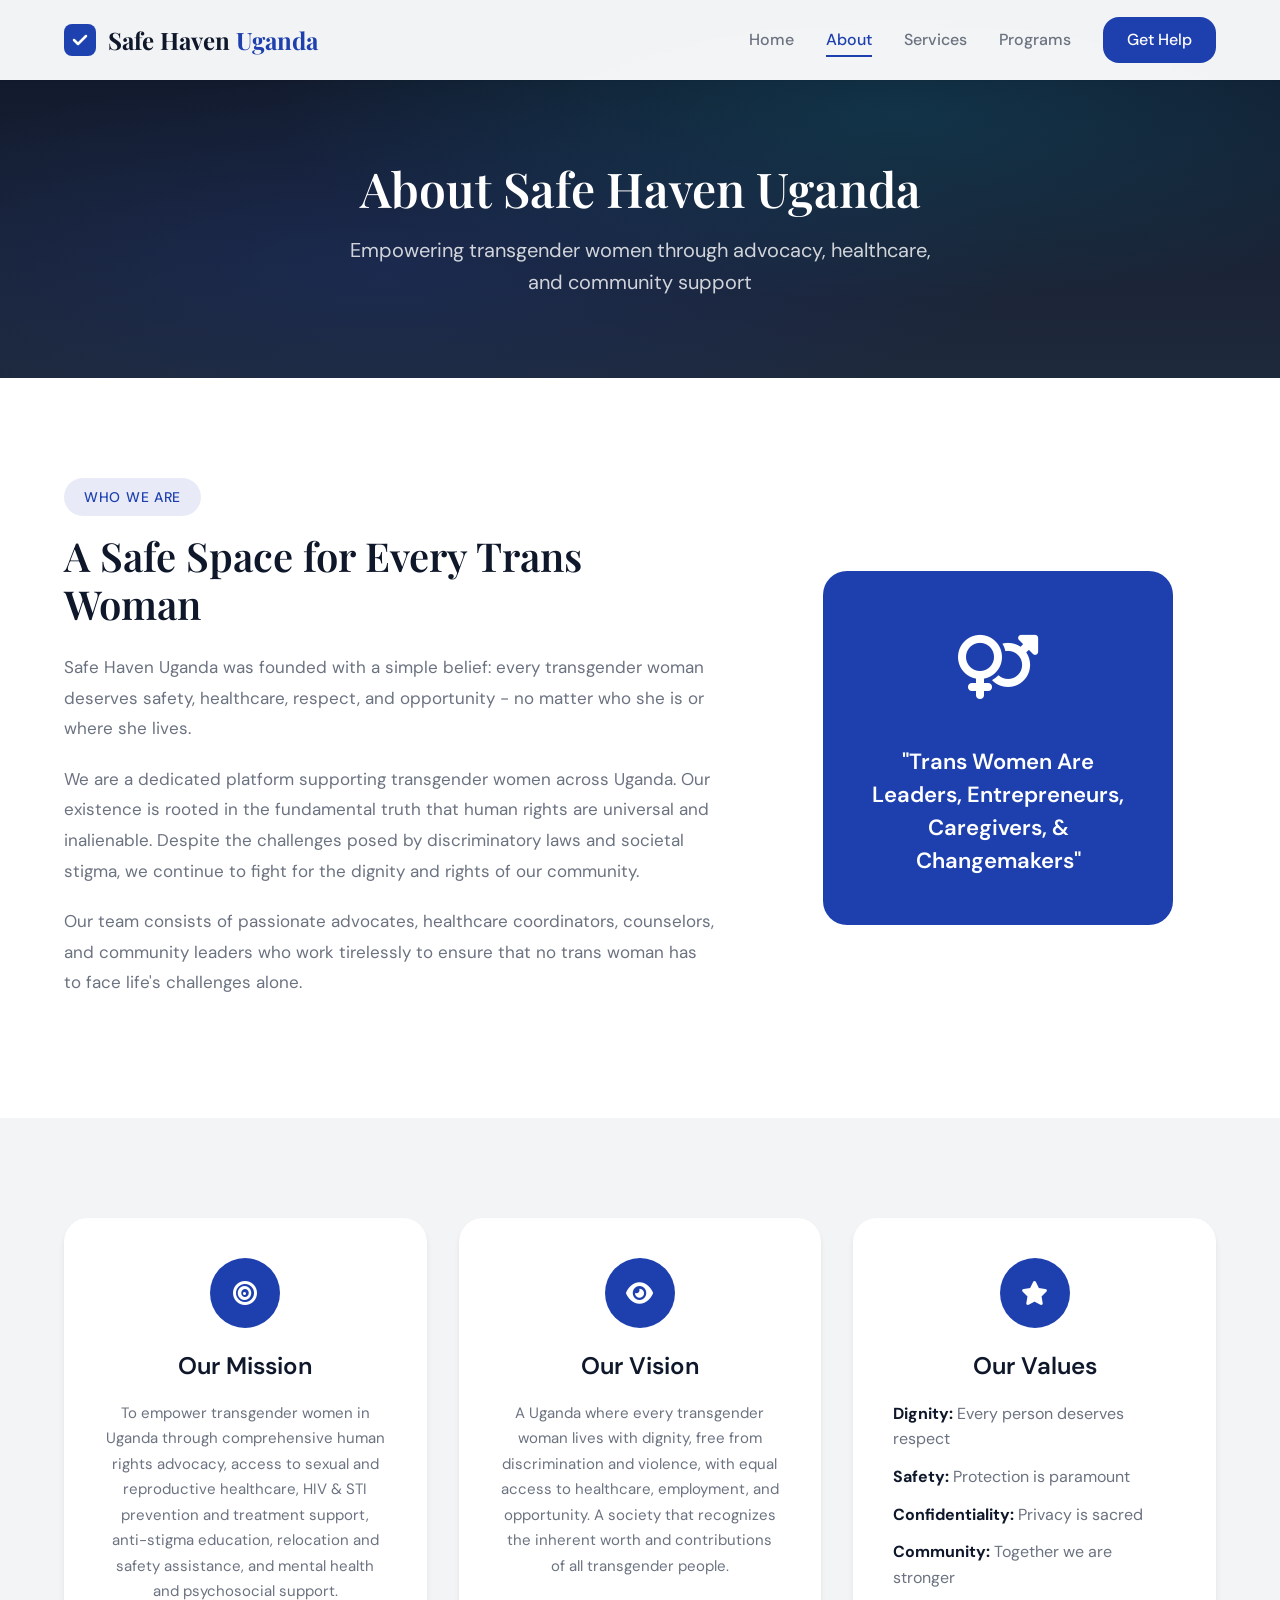
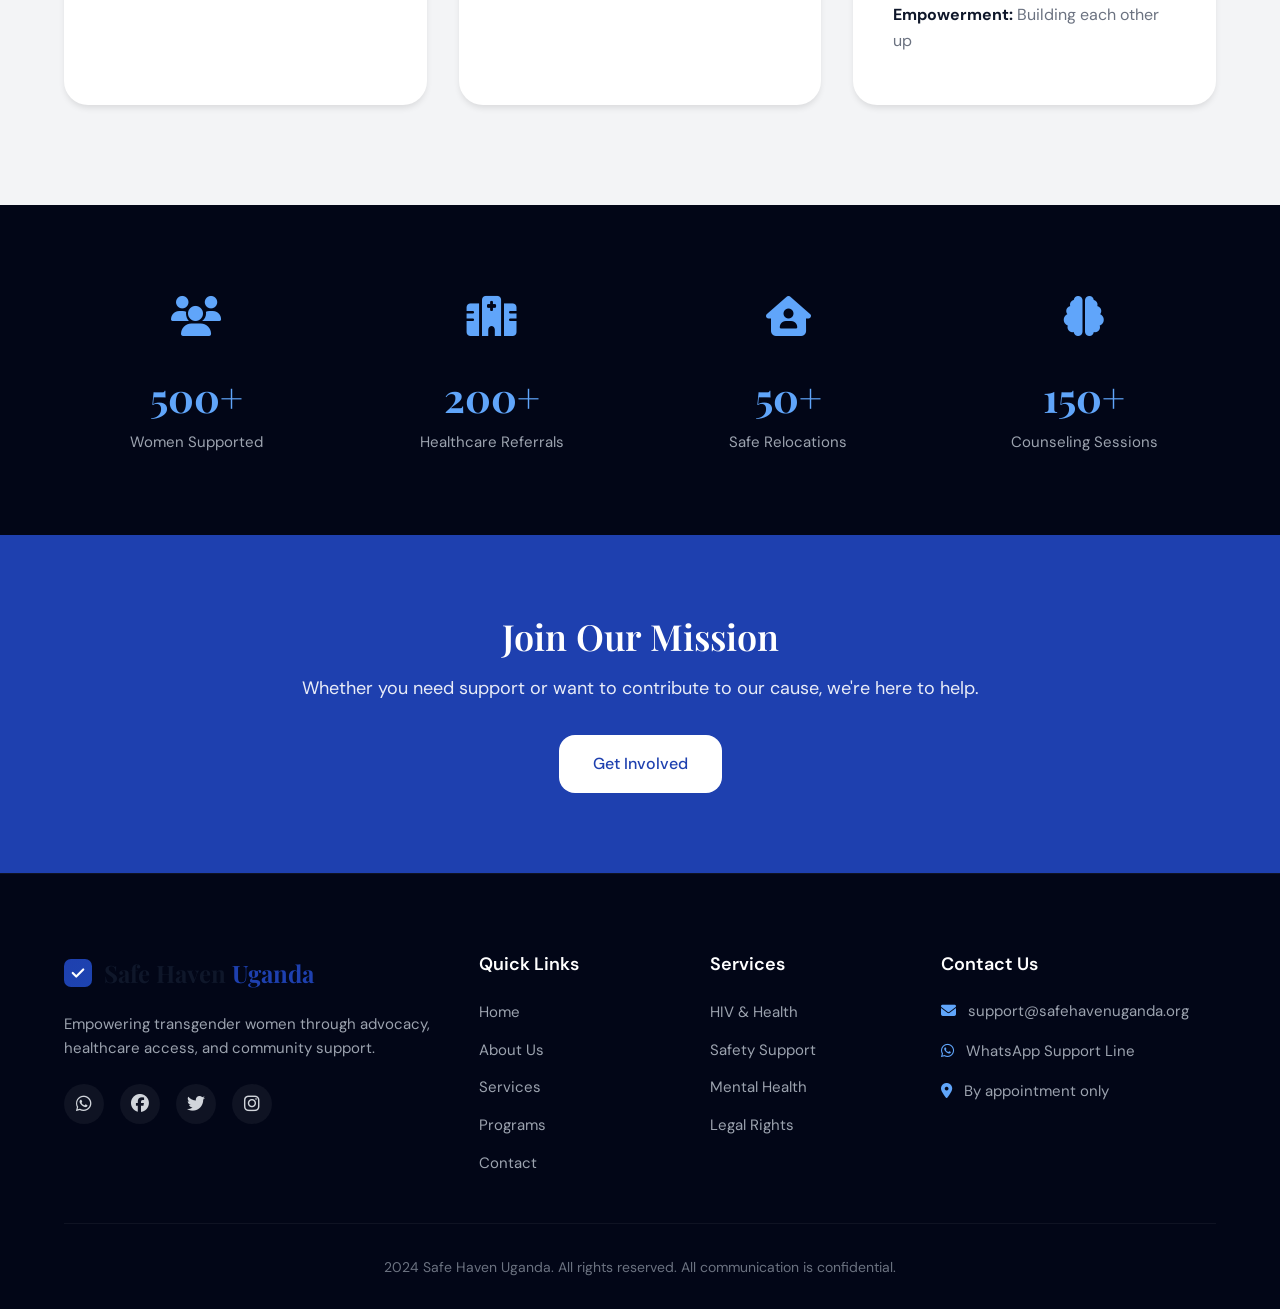
==== commit aa2289a7: "Updated to blue theme - elegant and creative" ====
--- a/about.html
+++ b/about.html
@@ -20,8 +20,8 @@
                         <path d="M10 16L14 20L22 12" stroke="white" stroke-width="2.5" stroke-linecap="round" stroke-linejoin="round"/>
                         <defs>
                             <linearGradient id="logoGrad" x1="0" y1="0" x2="32" y2="32">
-                                <stop stop-color="#8B5CF6"/>
-                                <stop offset="1" stop-color="#EC4899"/>
+                                <stop stop-color="#1E40AF"/>
+                                <stop offset="1" stop-color="#06B6D4"/>
                             </linearGradient>
                         </defs>
                     </svg>
@@ -155,8 +155,8 @@
                                 <path d="M10 16L14 20L22 12" stroke="white" stroke-width="2.5" stroke-linecap="round" stroke-linejoin="round"/>
                                 <defs>
                                     <linearGradient id="logoGrad2" x1="0" y1="0" x2="32" y2="32">
-                                        <stop stop-color="#8B5CF6"/>
-                                        <stop offset="1" stop-color="#EC4899"/>
+                                        <stop stop-color="#1E40AF"/>
+                                        <stop offset="1" stop-color="#06B6D4"/>
                                     </linearGradient>
                                 </defs>
                             </svg>
--- a/css/style.css
+++ b/css/style.css
@@ -1,12 +1,12 @@
-/* Safe Haven Uganda - Modern Stylesheet */
+/* Safe Haven Uganda - Modern Elegant Stylesheet */
 
 /* CSS Variables */
 :root {
-    --primary: #8B5CF6;
-    --primary-dark: #7C3AED;
-    --primary-light: #A78BFA;
-    --secondary: #EC4899;
-    --accent: #F472B6;
+    --primary: #1E40AF;
+    --primary-dark: #1E3A8A;
+    --primary-light: #3B82F6;
+    --secondary: #06B6D4;
+    --accent: #0EA5E9;
     --dark: #0F172A;
     --darker: #020617;
     --light: #F8FAFC;
@@ -17,7 +17,8 @@
     --gray-300: #D1D5DB;
     --gray-400: #9CA3AF;
     --gray-500: #6B7280;
-    --purple-gradient: linear-gradient(135deg, #8B5CF6 0%, #EC4899 100%);
+    --blue-solid: #1E40AF;
+    --cyan-accent: #0891B2;
     --shadow-sm: 0 1px 2px rgba(0, 0, 0, 0.05);
     --shadow-md: 0 4px 6px -1px rgba(0, 0, 0, 0.1);
     --shadow-lg: 0 10px 15px -3px rgba(0, 0, 0, 0.1);
@@ -91,14 +92,14 @@
 }
 
 .btn-primary {
-    background: var(--purple-gradient);
+    background: var(--primary);
     color: var(--white);
     border: none;
 }
 
 .btn-primary:hover {
     transform: translateY(-2px);
-    box-shadow: 0 10px 30px rgba(139, 92, 246, 0.4);
+    box-shadow: 0 10px 30px rgba(30, 64, 175, 0.3);
 }
 
 .btn-outline {
@@ -130,7 +131,7 @@
 
 .section-tag {
     display: inline-block;
-    background: rgba(139, 92, 246, 0.1);
+    background: rgba(30, 64, 175, 0.1);
     color: var(--primary);
     padding: 0.5rem 1.25rem;
     border-radius: 50px;
@@ -219,7 +220,7 @@
     left: 0;
     width: 0;
     height: 2px;
-    background: var(--purple-gradient);
+    background: var(--primary);
     transition: var(--transition);
 }
 
@@ -229,7 +230,7 @@
 }
 
 .btn-nav {
-    background: var(--purple-gradient) !important;
+    background: var(--primary) !important;
     color: var(--white) !important;
     padding: 0.625rem 1.5rem !important;
     border-radius: var(--radius-lg) !important;
@@ -261,51 +262,21 @@
     display: flex;
     align-items: center;
     padding: 120px 0 80px;
-    background: linear-gradient(135deg, #0F172A 0%, #1E1B4B 50%, #0F172A 100%);
+    background: linear-gradient(180deg, #0F172A 0%, #1E293B 100%);
     overflow: hidden;
 }
 
-.hero-bg {
+.hero::before {
+    content: '';
     position: absolute;
     top: 0;
     left: 0;
     right: 0;
     bottom: 0;
-}
-
-.gradient-orb {
-    position: absolute;
-    border-radius: 50%;
-    filter: blur(100px);
-    opacity: 0.4;
-}
-
-.orb-1 {
-    width: 600px;
-    height: 600px;
-    background: var(--primary);
-    top: -200px;
-    right: -100px;
-    opacity: 0.3;
-}
-
-.orb-2 {
-    width: 400px;
-    height: 400px;
-    background: var(--secondary);
-    bottom: -100px;
-    left: -100px;
-    opacity: 0.2;
-}
-
-.orb-3 {
-    width: 300px;
-    height: 300px;
-    background: var(--primary-light);
-    top: 50%;
-    left: 50%;
-    transform: translate(-50%, -50%);
-    opacity: 0.15;
+    background: 
+        radial-gradient(ellipse at 20% 80%, rgba(30, 64, 175, 0.3) 0%, transparent 50%),
+        radial-gradient(ellipse at 80% 20%, rgba(6, 182, 212, 0.2) 0%, transparent 50%),
+        radial-gradient(ellipse at 50% 50%, rgba(14, 165, 233, 0.1) 0%, transparent 70%);
 }
 
 .hero .container {
@@ -319,9 +290,9 @@
 
 .hero-badge {
     display: inline-block;
-    background: rgba(139, 92, 246, 0.2);
-    border: 1px solid rgba(139, 92, 246, 0.3);
-    color: var(--primary-light);
+    background: rgba(30, 64, 175, 0.3);
+    border: 1px solid rgba(59, 130, 246, 0.3);
+    color: #60A5FA;
     padding: 0.5rem 1.25rem;
     border-radius: 50px;
     font-size: 0.875rem;
@@ -365,7 +336,7 @@
     display: block;
     font-size: 2rem;
     font-weight: 700;
-    color: var(--primary-light);
+    color: #60A5FA;
     font-family: 'Playfair Display', serif;
 }
 
@@ -392,18 +363,20 @@
     border-radius: var(--radius-xl);
     background: var(--gray-50);
     transition: var(--transition);
+    border: 1px solid var(--gray-100);
 }
 
 .mission-card:hover {
     transform: translateY(-8px);
     box-shadow: var(--shadow-lg);
     background: var(--white);
+    border-color: var(--primary-light);
 }
 
 .mission-icon {
     width: 70px;
     height: 70px;
-    background: var(--purple-gradient);
+    background: var(--primary);
     border-radius: 50%;
     display: flex;
     align-items: center;
@@ -456,7 +429,7 @@
 .service-icon {
     width: 60px;
     height: 60px;
-    background: var(--gray-50);
+    background: rgba(30, 64, 175, 0.1);
     border-radius: var(--radius-lg);
     display: flex;
     align-items: center;
@@ -520,7 +493,7 @@
 }
 
 .values-text .section-tag {
-    background: rgba(139, 92, 246, 0.2);
+    background: rgba(30, 64, 175, 0.2);
 }
 
 .values-text h2 {
@@ -532,7 +505,7 @@
 .values-quote {
     font-size: 1.5rem;
     font-style: italic;
-    color: var(--primary-light);
+    color: #60A5FA;
     margin-bottom: 1.5rem;
     font-family: 'Playfair Display', serif;
 }
@@ -558,7 +531,7 @@
 }
 
 .values-list li i {
-    color: var(--primary-light);
+    color: #60A5FA;
     font-size: 1.25rem;
 }
 
@@ -569,7 +542,7 @@
 }
 
 .image-frame {
-    background: var(--purple-gradient);
+    background: var(--primary);
     padding: 4rem;
     border-radius: var(--radius-xl);
     text-align: center;
@@ -602,7 +575,7 @@
 /* CTA Section */
 .cta {
     padding: 80px 0;
-    background: var(--purple-gradient);
+    background: var(--primary);
 }
 
 .cta-content {
@@ -692,7 +665,7 @@
 }
 
 .footer-links a:hover {
-    color: var(--primary-light);
+    color: #60A5FA;
 }
 
 .footer-contact ul {
@@ -710,7 +683,7 @@
 }
 
 .footer-contact li i {
-    color: var(--primary-light);
+    color: #60A5FA;
     margin-top: 4px;
 }
 
--- a/css/pages.css
+++ b/css/pages.css
@@ -1,22 +1,23 @@
-/* Additional Page Styles */
+/* Additional Page Styles - Blue Theme */
 
 /* Page Header */
 .page-header {
     position: relative;
     padding: 160px 0 80px;
-    background: linear-gradient(135deg, #0F172A 0%, #1E1B4B 50%, #0F172A 100%);
+    background: linear-gradient(180deg, #0F172A 0%, #1E293B 100%);
     text-align: center;
 }
 
-.page-header-bg {
+.page-header::before {
+    content: '';
     position: absolute;
     top: 0;
     left: 0;
     right: 0;
     bottom: 0;
     background: 
-        radial-gradient(circle at 30% 70%, rgba(139, 92, 246, 0.15) 0%, transparent 50%),
-        radial-gradient(circle at 70% 30%, rgba(236, 72, 153, 0.1) 0%, transparent 50%);
+        radial-gradient(ellipse at 30% 70%, rgba(30, 64, 175, 0.2) 0%, transparent 50%),
+        radial-gradient(ellipse at 70% 30%, rgba(6, 182, 212, 0.15) 0%, transparent 50%);
 }
 
 .page-header .container {
@@ -51,7 +52,7 @@
 }
 
 .about-text .section-tag {
-    background: rgba(139, 92, 246, 0.1);
+    background: rgba(30, 64, 175, 0.1);
 }
 
 .about-text h2 {
@@ -73,7 +74,7 @@
 }
 
 .visual-card {
-    background: var(--purple-gradient);
+    background: var(--primary);
     padding: 3rem;
     border-radius: var(--radius-xl);
     text-align: center;
@@ -117,7 +118,7 @@
 .mv-icon {
     width: 70px;
     height: 70px;
-    background: var(--purple-gradient);
+    background: var(--primary);
     border-radius: 50%;
     display: flex;
     align-items: center;
@@ -171,7 +172,7 @@
 
 .stat-icon {
     font-size: 2.5rem;
-    color: var(--primary-light);
+    color: #60A5FA;
     display: block;
     margin-bottom: 1rem;
 }
@@ -180,7 +181,7 @@
     display: block;
     font-size: 2.5rem;
     font-weight: 700;
-    color: var(--primary-light);
+    color: #60A5FA;
     font-family: 'Playfair Display', serif;
 }
 
@@ -222,7 +223,7 @@
 .service-icon-large {
     width: 200px;
     height: 200px;
-    background: var(--purple-gradient);
+    background: var(--primary);
     border-radius: 50%;
     display: flex;
     align-items: center;
@@ -258,7 +259,7 @@
 .service-detail-icon {
     width: 100px;
     height: 100px;
-    background: var(--gray-100);
+    background: rgba(30, 64, 175, 0.1);
     border-radius: var(--radius-lg);
     display: flex;
     align-items: center;
@@ -322,7 +323,7 @@
 }
 
 .program-header {
-    background: var(--purple-gradient);
+    background: var(--primary);
     padding: 2rem;
     text-align: center;
 }
@@ -410,7 +411,7 @@
 }
 
 .contact-method:hover {
-    background: var(--purple-gradient);
+    background: var(--primary);
 }
 
 .contact-method:hover * {
@@ -494,7 +495,7 @@
 .form-group select:focus {
     outline: none;
     border-color: var(--primary);
-    box-shadow: 0 0 0 3px rgba(139, 92, 246, 0.1);
+    box-shadow: 0 0 0 3px rgba(30, 64, 175, 0.1);
 }
 
 .form-group textarea {
@@ -505,7 +506,7 @@
 .submit-btn {
     width: 100%;
     padding: 1rem;
-    background: var(--purple-gradient);
+    background: var(--primary);
     color: var(--white);
     border: none;
     border-radius: var(--radius-lg);
@@ -517,12 +518,12 @@
 
 .submit-btn:hover {
     transform: translateY(-2px);
-    box-shadow: 0 10px 30px rgba(139, 92, 246, 0.3);
+    box-shadow: 0 10px 30px rgba(30, 64, 175, 0.3);
 }
 
 /* Emergency Banner */
 .emergency-banner {
-    background: linear-gradient(135deg, #DC2626 0%, #B91C1C 100%);
+    background: linear-gradient(135deg, #1E40AF 0%, #1E3A8A 100%);
     padding: 2rem;
     border-radius: var(--radius-lg);
     margin-bottom: 2rem;
